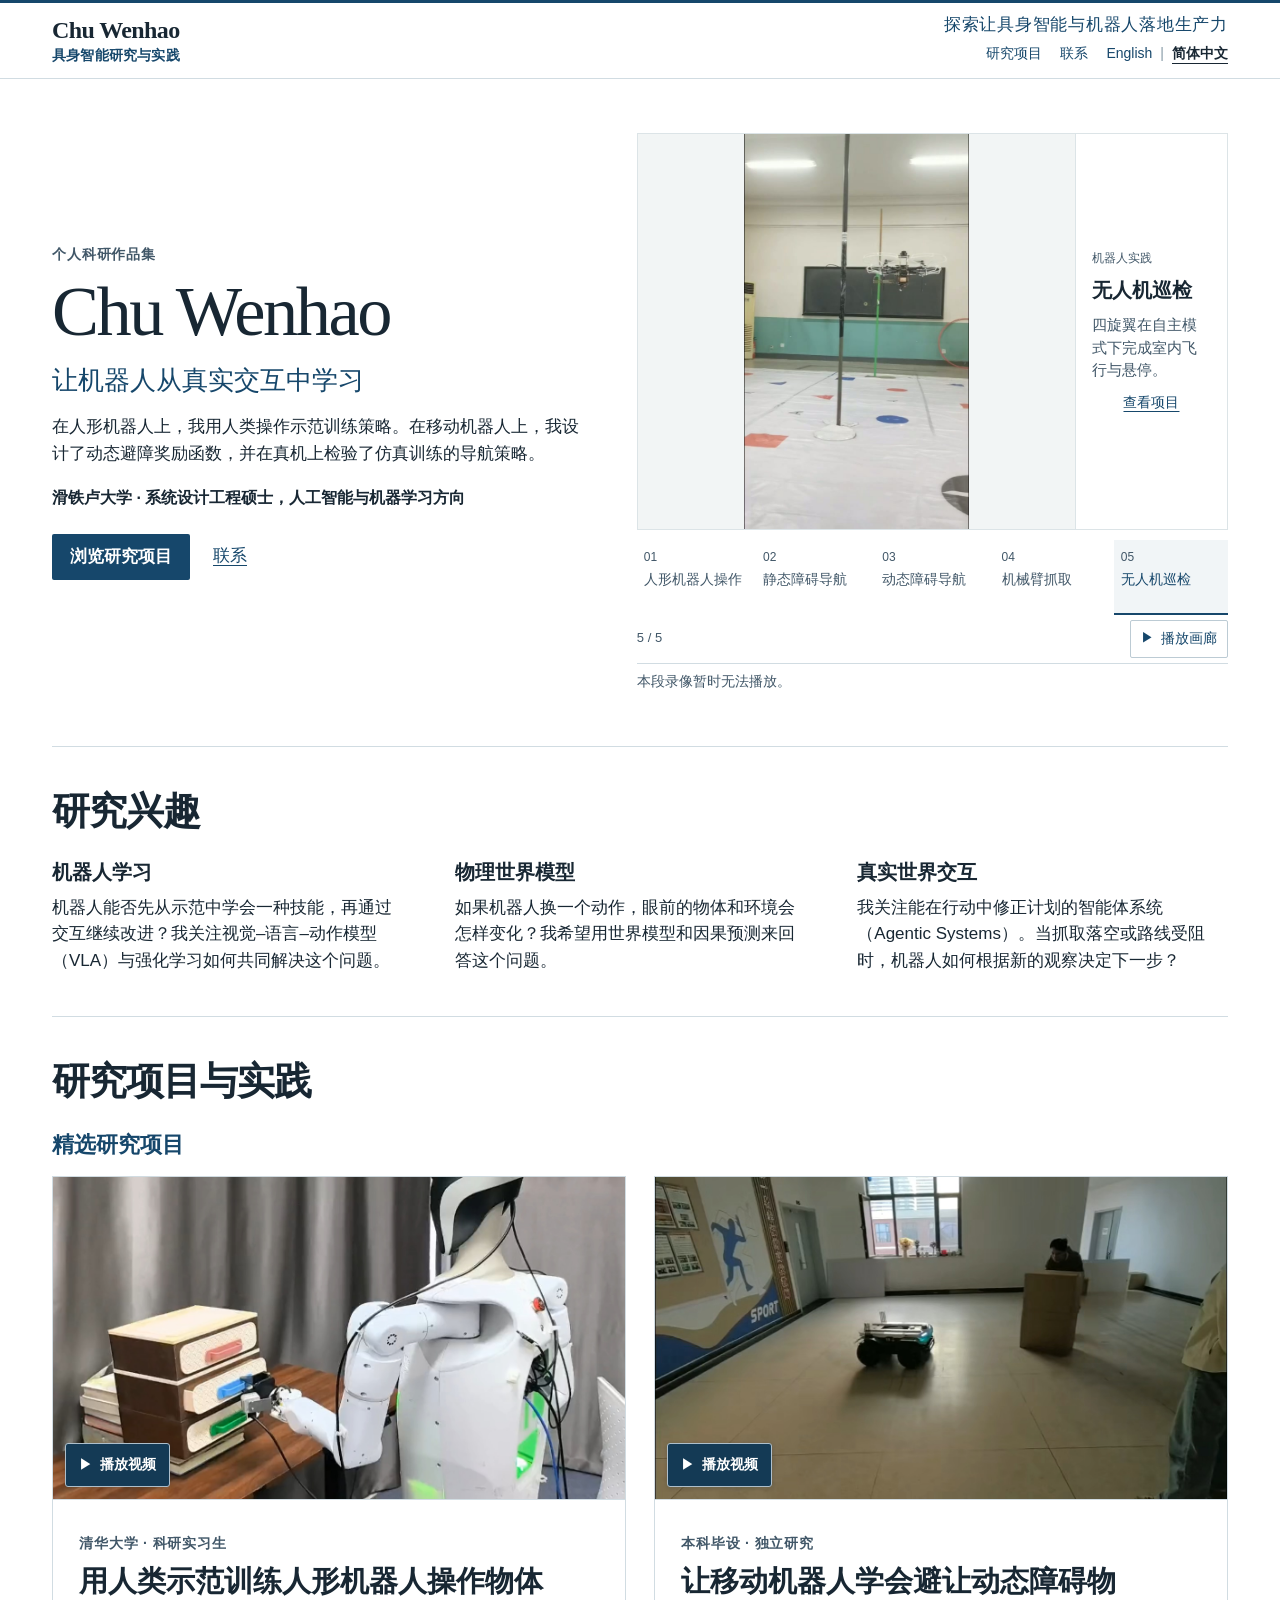
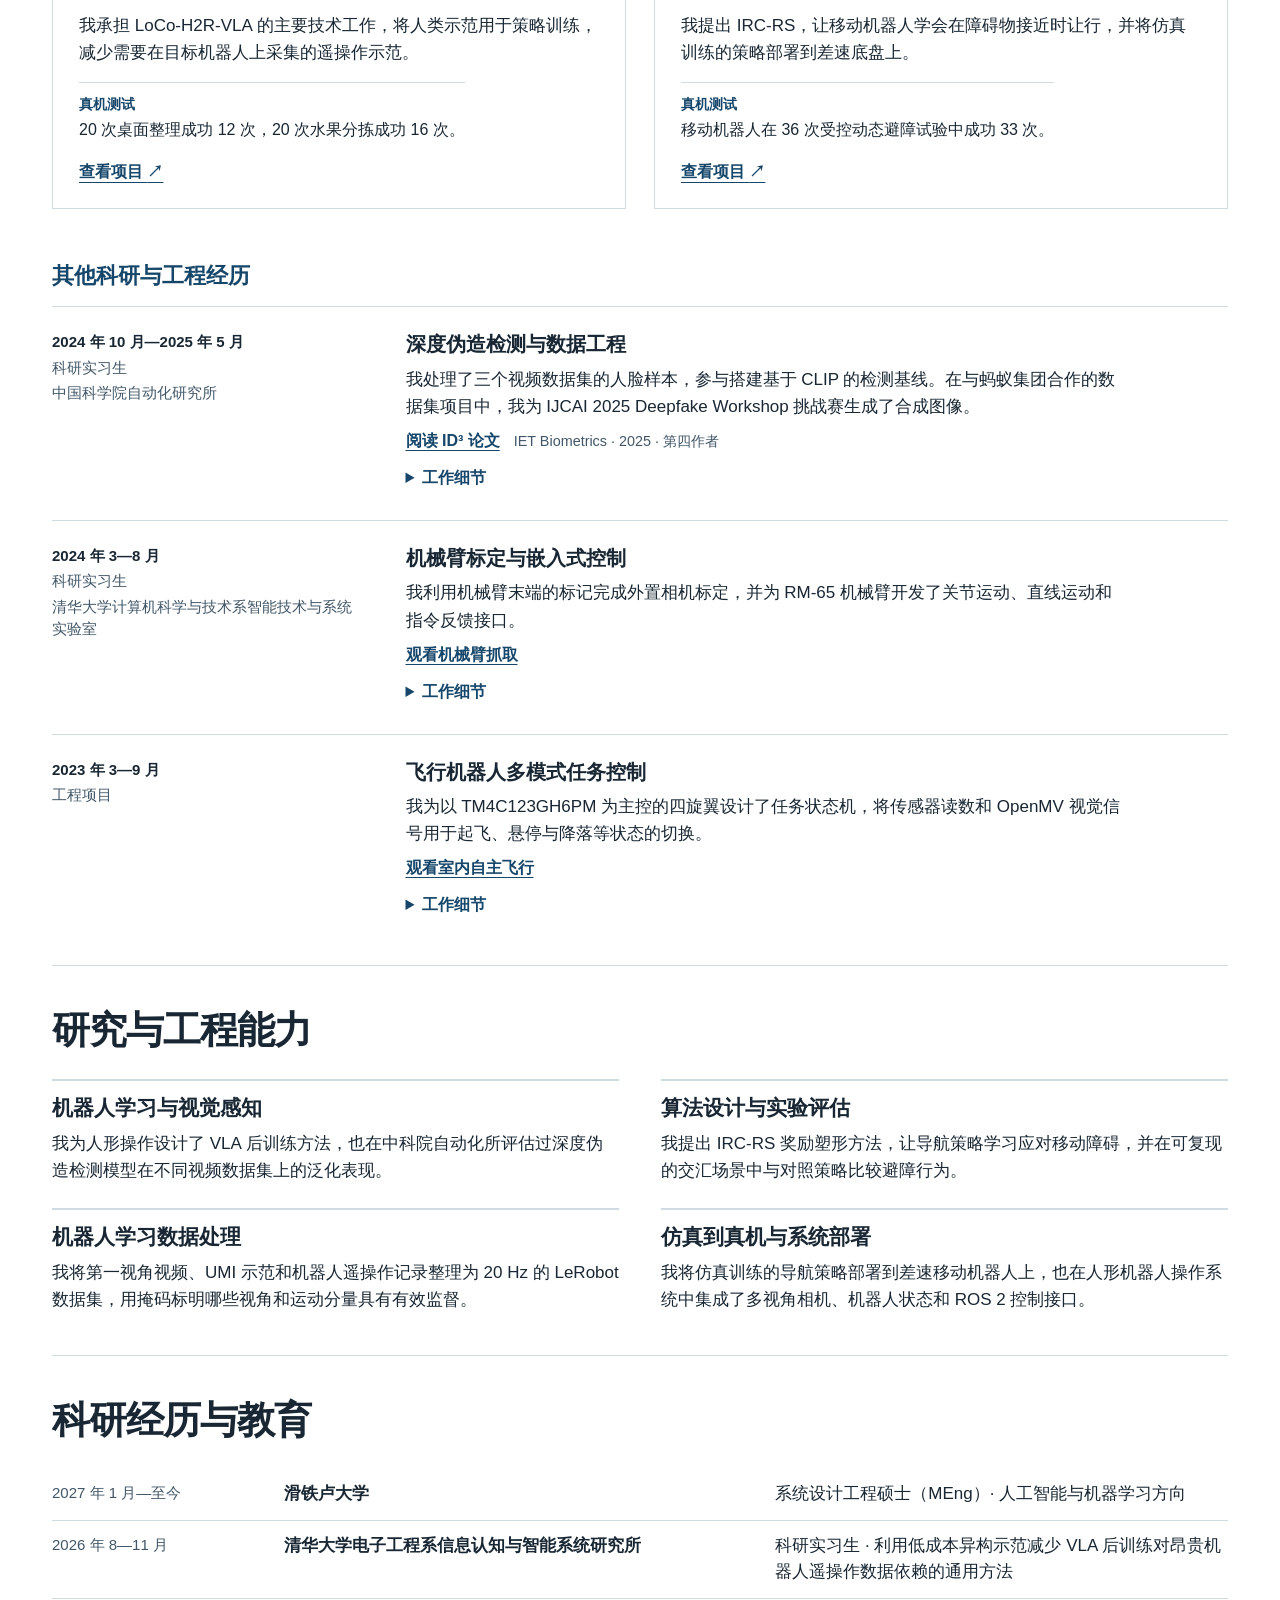
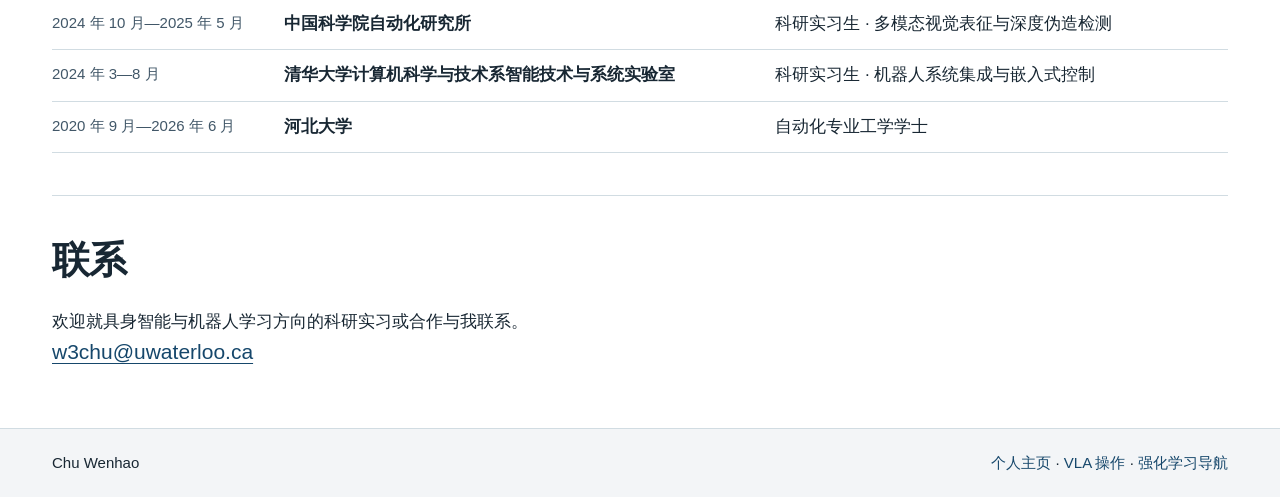
==== site/zh/index.html @ 899f5878 "Publish bilingual research portfolio with versioned video playback" ====
<!doctype html><html lang="zh-CN"><head><meta charset="utf-8"><meta name="viewport" content="width=device-width,initial-scale=1"><title>探索让具身智能与机器人落地生产力 | Chu Wenhao</title><link rel="alternate" hreflang="en" href="../index.html"><link rel="alternate" hreflang="zh-CN" href="index.html"><link rel="stylesheet" href="../assets/base.css"><link rel="stylesheet" href="../assets/portfolio.css"><link rel="stylesheet" href="../assets/gallery.css"><script defer src="../assets/gallery.js"></script><script defer src="../assets/portfolio.js"></script></head><body class="page-home"><a class="skip" href="#main">跳至正文</a><header class="masthead"><div class="wrap"><a class="brand" href="index.html"><span class="brand-name">Chu Wenhao</span><span class="brand-wordmark">具身智能研究与实践</span></a><div class="masthead-right"><p class="masthead-vision">探索让具身智能与机器人落地生产力</p><nav class="navrow" aria-label="主导航"><a class="navhome" href="index.html#projects">研究项目</a><a class="navcontact" href="index.html#contact">联系</a><span class="language"><a lang="en" data-lang="en" href="../index.html">English</a><span aria-hidden="true">|</span><a lang="zh-CN" data-lang="zh" aria-current="page" href="index.html">简体中文</a></span></nav></div></div></header><main class="wrap" id="main" tabindex="-1"><section class="hero" id="profile"><div><p class="kicker">个人科研作品集</p><h1>Chu Wenhao</h1><p class="identity">让机器人从真实交互中学习</p><p class="bio">在人形机器人上，我用人类操作示范训练策略。在移动机器人上，我设计了动态避障奖励函数，并在真机上检验了仿真训练的导航策略。</p><p class="status">滑铁卢大学 · 系统设计工程硕士，人工智能与机器学习方向</p><div class="actions"><a class="button" href="#projects">浏览研究项目</a><a href="#contact">联系</a></div></div><div class="research-gallery" data-gallery data-selected-scene="vla" data-orientation="landscape" aria-label="机器人实践"><span class="gallery-anchor" id="clip-vla" aria-hidden="true"></span><span class="gallery-anchor" id="clip-static_navigation" aria-hidden="true"></span><span class="gallery-anchor" id="clip-rl" aria-hidden="true"></span><span class="gallery-anchor" id="clip-grasp" aria-hidden="true"></span><span class="gallery-anchor" id="clip-drone" aria-hidden="true"></span><div class="gallery-stage" id="home-gallery-stage" tabindex="-1"><div class="gallery-screen"><video id="home-gallery-video" controls muted playsinline preload="none" poster="../assets/posters/DEMO-DESK.jpg" aria-label="人形机器人操作"><source src="../assets/gallery/manipulation.mp4" type="video/mp4"></video><img class="gallery-poster" src="../assets/posters/DEMO-DESK.jpg" alt="人形机器人整理桌面物品。" hidden></div><div class="gallery-detail"><p class="gallery-eyebrow">机器人实践</p><h3 class="gallery-title">人形机器人操作</h3><p class="gallery-scene">人形机器人整理桌面物品。</p><a class="gallery-project" href="projects/heterogeneous-vla/index.html">查看项目</a></div></div><div class="gallery-rail"><div class="scene-choices" aria-label="选择录像"><a class="scene-choice" id="home-gallery-choice-vla" data-key="vla" data-scene="vla" data-description="人形机器人整理桌面物品。" data-title="人形机器人操作" data-clip="../assets/gallery/manipulation.mp4" data-poster="../assets/posters/DEMO-DESK.jpg" data-orientation="landscape" data-href="projects/heterogeneous-vla/index.html" href="../assets/gallery/manipulation.mp4" data-active="true"><span class="scene-number" aria-hidden="true">01</span><span class="scene-label">人形机器人操作</span></a><a class="scene-choice" id="home-gallery-choice-static_navigation" data-key="static_navigation" data-scene="static_navigation" data-description="移动机器人绕过静态障碍物。" data-title="静态障碍导航" data-clip="../assets/gallery/static-navigation.mp4" data-poster="../assets/gallery/static-navigation.jpg" data-orientation="landscape" data-href="projects/rl-navigation/index.html" href="../assets/gallery/static-navigation.mp4"><span class="scene-number" aria-hidden="true">02</span><span class="scene-label">静态障碍导航</span></a><a class="scene-choice" id="home-gallery-choice-rl" data-key="rl" data-scene="rl" data-description="移动机器人应对移动障碍物。" data-title="动态障碍导航" data-clip="../assets/gallery/navigation.mp4" data-poster="../assets/navigation/robot-run.jpg" data-orientation="landscape" data-href="projects/rl-navigation/index.html" href="../assets/gallery/navigation.mp4"><span class="scene-number" aria-hidden="true">03</span><span class="scene-label">动态障碍导航</span></a><a class="scene-choice" id="home-gallery-choice-grasp" data-key="grasp" data-scene="grasp" data-description="机器人夹爪夹持并移动物体。" data-title="机械臂抓取" data-clip="../assets/gallery/grasp.mp4" data-poster="../assets/gallery/grasp.jpg" data-orientation="portrait" data-href="#work-arm" href="../assets/gallery/grasp.mp4"><span class="scene-number" aria-hidden="true">04</span><span class="scene-label">机械臂抓取</span></a><a class="scene-choice" id="home-gallery-choice-drone" data-key="drone" data-scene="drone" data-description="四旋翼在自主模式下完成室内飞行与悬停。" data-title="无人机巡检" data-clip="../assets/gallery/drone.mp4" data-poster="../assets/gallery/drone.jpg" data-orientation="portrait" data-href="#work-flight" href="../assets/gallery/drone.mp4"><span class="scene-number" aria-hidden="true">05</span><span class="scene-label">无人机巡检</span></a></div><div class="gallery-playback"><span class="gallery-position" aria-live="off"><span data-gallery-index>1</span> / 5</span><button class="scene-toggle" type="button" hidden data-play="播放画廊" data-pause="暂停画廊" data-play-clip="播放片段" data-pause-clip="暂停片段"><span class="scene-toggle-icon" aria-hidden="true">▶</span><span class="scene-toggle-label">播放画廊</span></button></div></div><p class="gallery-status" role="status" aria-live="polite" data-unavailable="本段录像暂时无法播放。"></p><noscript><p class="gallery-nojs">点击录像标题可单独打开该段视频。</p></noscript></div></section><section id="interests" class="home-section"><h2>研究兴趣</h2><div class="interests"><article><h3>机器人学习</h3><p>机器人能否先从示范中学会一种技能，再通过交互继续改进？我关注视觉–语言–动作模型（VLA）与强化学习如何共同解决这个问题。</p></article><article><h3>物理世界模型</h3><p>如果机器人换一个动作，眼前的物体和环境会怎样变化？我希望用世界模型和因果预测来回答这个问题。</p></article><article><h3>真实世界交互</h3><p>我关注能在行动中修正计划的智能体系统（Agentic Systems）。当抓取落空或路线受阻时，机器人如何根据新的观察决定下一步？</p></article></div></section><section id="projects" class="home-section"><h2>研究项目与实践</h2><h3 class="project-group-heading">精选研究项目</h3><div class="projects"><article class="project-card"><figure class="recording" data-media="DEMO-DESK" data-source="../assets/videos/DEMO-DESK.mp4"><noscript><a href="../assets/videos/DEMO-DESK.mp4">播放视频</a></noscript><div class="frame"><img class="photo" src="../assets/posters/DEMO-DESK.jpg" width="1600" height="710" alt="人形机器人在桌面整理任务中操作书本" loading="lazy"><button type="button" hidden aria-label="播放视频 · 人形机器人整理桌面"><span aria-hidden="true">▶</span>播放视频</button></div></figure><div class="project-body"><p class="kicker">清华大学 · 科研实习生</p><h4 class="project-card-title">用人类示范训练人形机器人操作物体</h4><p>我承担 LoCo-H2R-VLA 的主要技术工作，将人类示范用于策略训练，减少需要在目标机器人上采集的遥操作示范。</p><p class="card-finding"><strong>真机测试</strong>20 次桌面整理成功 12 次，20 次水果分拣成功 16 次。</p><a class="project-link" href="projects/heterogeneous-vla/index.html">查看项目 <span aria-hidden="true">↗</span></a></div></article><article class="project-card"><figure class="recording" data-media="RL-REAL" data-source="../assets/videos/RL-REAL.mp4"><noscript><a href="../assets/videos/RL-REAL.mp4">播放视频</a></noscript><div class="frame"><img class="photo" src="../assets/navigation/robot-run.jpg" alt="移动机器人在行进中避让动态障碍物" loading="lazy"><button type="button" hidden aria-label="播放视频 · 移动机器人在行进中避让动态障碍物"><span aria-hidden="true">▶</span>播放视频</button></div></figure><div class="project-body"><p class="kicker">本科毕设 · 独立研究</p><h4 class="project-card-title">让移动机器人学会避让动态障碍物</h4><p>我提出 IRC-RS，让移动机器人学会在障碍物接近时让行，并将仿真训练的策略部署到差速底盘上。</p><p class="card-finding"><strong>真机测试</strong>移动机器人在 36 次受控动态避障试验中成功 33 次。</p><a class="project-link" href="projects/rl-navigation/index.html">查看项目 <span aria-hidden="true">↗</span></a></div></article></div><section id="additional-work" aria-labelledby="additional-work-title"><h3 class="project-group-heading" id="additional-work-title">其他科研与工程经历</h3><article class="work-entry" data-work-entry id="work-deepfake" aria-labelledby="work-deepfake-title"><div class="work-meta"><p class="work-date">2024 年 10 月—2025 年 5 月</p><p>科研实习生</p><p>中国科学院自动化研究所</p></div><div class="work-body"><h4 id="work-deepfake-title">深度伪造检测与数据工程</h4><p>我处理了三个视频数据集的人脸样本，参与搭建基于 CLIP 的检测基线。在与蚂蚁集团合作的数据集项目中，我为 IJCAI 2025 Deepfake Workshop 挑战赛生成了合成图像。</p><div class="work-action"><a href="https://doi.org/10.1049/bme2/3764746">阅读 ID³ 论文</a><span class="work-citation">IET Biometrics · 2025 · 第四作者</span></div><details id="work-deepfake-details"><summary aria-label="工作细节 · 深度伪造检测与数据工程">工作细节</summary><div class="work-notes"><dl><div><dt>检测实验</dt><dd>我对齐 Celeb-DF、DFDC 和 DeeperForensics 中的人脸，保留每个样本与原视频的对应关系，并在 Celeb-DF 上比较不同视觉骨干网络的检测表现。</dd></div><div><dt>与蚂蚁集团合作构建数据集</dt><dd>我部署了 RDDM 和 StyleGAN-XL，编写多 GPU 批量推理脚本，为挑战赛生成图像，并按统一规则整理样本。</dd></div></dl><a href="https://deepfake-workshop-ijcai2025.github.io/main/organizers.html">查看工作坊致谢</a></div></details></div></article><article class="work-entry" data-work-entry id="work-arm" aria-labelledby="work-arm-title"><div class="work-meta"><p class="work-date">2024 年 3—8 月</p><p>科研实习生</p><p>清华大学计算机科学与技术系智能技术与系统实验室</p></div><div class="work-body"><h4 id="work-arm-title">机械臂标定与嵌入式控制</h4><p>我利用机械臂末端的标记完成外置相机标定，并为 RM-65 机械臂开发了关节运动、直线运动和指令反馈接口。</p><div class="work-action"><a data-gallery-target="grasp" href="../assets/gallery/grasp.mp4">观看机械臂抓取</a></div><details id="work-arm-details"><summary aria-label="工作细节 · 机械臂标定与嵌入式控制">工作细节</summary><div class="work-notes"><dl><div><dt>视觉标定与运动接口</dt><dd>我将 RealSense D435i 拍到的 ArUco 标记与对应的末端位姿配对，完成眼在手外标定，并在树莓派上封装 MoveJ、MoveL 指令，解析控制器反馈。</dd></div><div><dt>嵌入式夹爪控制</dt><dd>在运行 ReWorks 的龙芯 2K1000 平台上，我用 C 实现串口通信和 GPIO 控制，通过串口向夹爪发送动作指令。</dd></div></dl></div></details></div></article><article class="work-entry" data-work-entry id="work-flight" aria-labelledby="work-flight-title"><div class="work-meta"><p class="work-date">2023 年 3—9 月</p><p>工程项目</p></div><div class="work-body"><h4 id="work-flight-title">飞行机器人多模式任务控制</h4><p>我为以 TM4C123GH6PM 为主控的四旋翼设计了任务状态机，将传感器读数和 OpenMV 视觉信号用于起飞、悬停与降落等状态的切换。</p><div class="work-action"><a data-gallery-target="drone" href="../assets/gallery/drone.mp4">观看室内自主飞行</a></div><details id="work-flight-details"><summary aria-label="工作细节 · 飞行机器人多模式任务控制">工作细节</summary><div class="work-notes"><dl><div><dt>飞行姿态控制</dt><dd>我用互补滤波估计四旋翼姿态，再通过 PID 反馈稳定飞行。</dd></div><div><dt>任务与模式切换</dt><dd>我编写了飞行任务的状态切换逻辑，并实现手动与自主模式切换。实拍记录了四旋翼在自主模式下的室内飞行与悬停。</dd></div></dl></div></details></div></article></section></section><section id="capabilities" class="home-section"><h2>研究与工程能力</h2><div class="cap-grid"><article><h3>机器人学习与视觉感知</h3><p>我为人形操作设计了 VLA 后训练方法，也在中科院自动化所评估过深度伪造检测模型在不同视频数据集上的泛化表现。</p></article><article><h3>算法设计与实验评估</h3><p>我提出 IRC-RS 奖励塑形方法，让导航策略学习应对移动障碍，并在可复现的交汇场景中与对照策略比较避障行为。</p></article><article><h3>机器人学习数据处理</h3><p>我将第一视角视频、UMI 示范和机器人遥操作记录整理为 20 Hz 的 LeRobot 数据集，用掩码标明哪些视角和运动分量具有有效监督。</p></article><article><h3>仿真到真机与系统部署</h3><p>我将仿真训练的导航策略部署到差速移动机器人上，也在人形机器人操作系统中集成了多视角相机、机器人状态和 ROS 2 控制接口。</p></article></div></section><section id="experience" class="home-section"><h2>科研经历与教育</h2><ul class="timeline"><li><span class="date">2027 年 1 月—至今</span><span class="org">滑铁卢大学</span><span>系统设计工程硕士（MEng）· 人工智能与机器学习方向</span></li><li><span class="date">2026 年 8—11 月</span><span class="org">清华大学电子工程系信息认知与智能系统研究所</span><span>科研实习生 · 利用低成本异构示范减少 VLA 后训练对昂贵机器人遥操作数据依赖的通用方法</span></li><li><span class="date">2024 年 10 月—2025 年 5 月</span><span class="org">中国科学院自动化研究所</span><span>科研实习生 · 多模态视觉表征与深度伪造检测</span></li><li><span class="date">2024 年 3—8 月</span><span class="org">清华大学计算机科学与技术系智能技术与系统实验室</span><span>科研实习生 · 机器人系统集成与嵌入式控制</span></li><li><span class="date">2020 年 9 月—2026 年 6 月</span><span class="org">河北大学</span><span>自动化专业工学学士</span></li></ul></section><section id="contact" class="home-section"><h2>联系</h2><div class="contact-grid"><div><p>欢迎就具身智能与机器人学习方向的科研实习或合作与我联系。</p><a class="email" href="mailto:w3chu@uwaterloo.ca">w3chu@uwaterloo.ca</a> </div></div></section></main><footer><div class="wrap"><span>Chu Wenhao</span><nav aria-label="页脚导航"><a href="index.html">个人主页</a> · <a href="projects/heterogeneous-vla/index.html">VLA 操作</a> · <a href="projects/rl-navigation/index.html">强化学习导航</a></nav></div></footer></body></html>
---- site/assets/base.css ----
:root{--ink:#192a39;--navy:#143d61;--muted:#465d71;--line:#cbd6dc;--pale:#f1f5f7;--page:1192px;color-scheme:light}
*{box-sizing:border-box}
body{margin:0;color:var(--ink);background:#fff;font:17px/1.56 "Segoe UI","Microsoft YaHei",Arial,sans-serif}
h1,h2,h3,p,ol,ul,figure,dl,dd{margin:0}
a{color:var(--navy);text-underline-offset:4px;text-decoration-thickness:1px}
a:hover{text-decoration:underline}
a:focus-visible,summary:focus-visible{outline:3px solid #31699b;outline-offset:4px}
.wrap{width:min(calc(100% - 88px),var(--page));margin:auto}
header{border-bottom:1px solid var(--line)}
header .wrap,.brand,.language,.navrow,footer .wrap{display:flex;align-items:center}
header .wrap{justify-content:space-between;gap:1rem;padding:18px 0}
.brand{gap:11px;text-decoration:none;font-weight:650}
.monogram{display:grid;place-items:center;width:42px;height:42px;background:var(--navy);color:white;font:21px Georgia,serif}
.navrow{gap:28px;font-size:15px}.language{gap:6px}.language a[aria-current]{font-weight:750}
header a,footer a,.side a{text-decoration:none}
h1,h2,.project-card .project-card-title,.facts .big{font-family:Georgia,"Microsoft YaHei",serif;font-weight:500}
:lang(zh-CN) h1,:lang(zh-CN) h2,:lang(zh-CN) .project-card .project-card-title{font-weight:650}
h1{font-size:clamp(48px,5.5vw,85px);line-height:1.02;letter-spacing:-.045em}
:lang(zh-CN) h1{letter-spacing:-.02em}h2{font-size:clamp(29px,3vw,43px);line-height:1.17;letter-spacing:-.025em}
h3{font-size:21px;line-height:1.28}
.kicker{color:var(--muted);font-size:14px;line-height:1.35;font-weight:650;letter-spacing:.06em}
.hero{display:grid;grid-template-columns:minmax(0,.98fr) minmax(0,1.02fr);gap:clamp(28px,5vw,78px);align-items:center;padding:60px 0}
.hero h1{margin:10px 0 14px}.hero .identity{font-size:24px;line-height:1.3;color:var(--navy);margin-bottom:16px}.hero .bio{max-width:58ch}.status{margin-top:18px;font-weight:600;font-size:16px}
.actions{display:flex;flex-wrap:wrap;align-items:center;gap:14px 23px;margin-top:24px}.button{display:inline-block;background:var(--navy);color:#fff;font-weight:600;text-decoration:none;padding:10px 18px;border-radius:2px}
figure img{display:block;width:100%;height:auto;object-fit:contain}figcaption,.caption{color:var(--muted);font-size:14px;margin-top:7px;line-height:1.45}
.hero figure{border-bottom:1px solid var(--line);padding-bottom:8px}.hero img{background:var(--pale)}
.home-section,.article-section{border-top:1px solid var(--line);padding:42px 0}.home-section>h2{margin-bottom:22px}
.interests,.cap-grid,.projects,.facts,.demo-grid,.stage-list,.contact-grid{display:grid;gap:24px;grid-template-columns:repeat(2,minmax(0,1fr))}
.interests,.stage-list{grid-template-columns:repeat(3,minmax(0,1fr))}
.interests p,.cap-grid p,.project-card p{margin-top:9px}.interests article{padding-right:17px}
.project-card{display:flex;flex-direction:column;border:1px solid var(--line);border-top:3px solid var(--navy);min-width:0}
.project-card .photo,.project-card .reserve{width:100%;aspect-ratio:16/8;background:var(--pale);object-fit:contain}
.project-body{display:flex;flex-direction:column;align-items:flex-start;flex:1;padding:24px}.project-card .project-card-title{font-size:clamp(24px,2.3vw,35px);margin:7px 0;line-height:1.15}
.project-card .project-link{padding-top:17px;margin-top:auto;font-size:16px;font-weight:650}.numbers{color:var(--navy);font-weight:600}
.reserve{display:flex;flex-direction:column;justify-content:center;align-items:center;text-align:center;padding:18px;color:#3d566c;background:var(--pale)}
.reserve .placeholder{font:25px/1.25 Georgia,"Microsoft YaHei",serif}.reserve small{font-size:14px;margin-top:8px}.reserve .marker{display:block;width:38px;height:3px;background:#7890a3;margin:0 auto 15px}
.cap-grid{column-gap:42px}.cap-grid article{border-left:2px solid var(--line);padding-left:16px}.cap-grid a{display:inline-block;margin-top:7px;font-size:15px}
.timeline{list-style:none;padding:0}.timeline li{display:grid;grid-template-columns:160px 1.2fr 1fr;gap:16px;padding:12px 0;border-bottom:1px solid var(--line)}.timeline .date{color:var(--muted);font-size:15px}.timeline .org{font-weight:600}
.contact-grid{align-items:start}.email{font-size:21px}.cv-slot{display:inline-block;color:#425768;border-bottom:1px dashed #8c9cab;font-size:15px}
footer{background:#f3f5f7;border-top:1px solid var(--line);font-size:15px}footer .wrap{justify-content:space-between;gap:14px;flex-wrap:wrap;padding-block:22px}
.project-title{padding:26px 0 33px}.project-title .kicker{margin:28px 0 11px}.project-title h1{font-size:clamp(35px,4.1vw,63px);line-height:1.08;max-width:32ch}.crumb{font-size:15px}.project-title .meta{color:var(--muted);margin-top:13px}
.project-layout{display:grid;grid-template-columns:200px minmax(0,1fr);gap:52px;padding-bottom:18px}
.side nav{border-top:2px solid var(--navy);padding-top:14px;position:sticky;top:12px}.side a{display:block;font-size:15px;border-left:1px solid var(--line);padding:5px 0 5px 10px}.side a:hover{border-left-color:var(--navy)}.side p{font-size:14px;font-weight:650;margin-bottom:8px}
.article-section{padding:29px 0 34px}.article-section h2{font-size:32px;margin-bottom:15px}
.article-section>p{max-width:78ch}.article-section>p+p{margin-top:12px}.article-section>figure,.article-section>.reserve,.article-section>.stage-list,.article-section>.gallery,.article-section>.demo-grid,.article-section>.table-area{margin-top:20px}
.overview-image img{max-height:345px;background:var(--pale)}.article-section>.reserve{min-height:175px;border:1px dashed #a1b0bd}
.stage-list{list-style:none;padding:0;gap:22px}.stage-list li{position:relative;border-top:2px solid var(--navy);padding-top:12px}.stage-list li+li:before{content:"→";position:absolute;left:-20px;top:6px;color:#617a8c}.stage-list small{color:var(--muted)}.stage-list h3{font-size:18px;margin:5px 0}
.demo-grid img{aspect-ratio:16/9;object-fit:contain;background:var(--pale)}.demo-grid strong{display:block;color:var(--ink);font-size:18px}
.gallery-row{margin-top:18px}.gallery-row h3{font-size:18px;margin-bottom:8px}
.sources{display:grid;grid-template-columns:repeat(3,minmax(0,1fr));gap:12px}.sources img{width:100%;aspect-ratio:16/9;background:var(--pale)}
.gallery figcaption{text-align:center}.table-area{width:100%}table{width:100%;border-collapse:collapse;line-height:1.35;font-size:16px}th,td{padding:12px 9px;border-bottom:1px solid var(--line);text-align:left}thead{background:var(--pale)}tbody th{font-weight:550}tbody tr:first-child{color:var(--navy);font-weight:650}td span{white-space:nowrap;display:inline-block}.table-area p{margin-top:8px}
.bench{border-block:1px solid var(--line);padding:10px 0;margin-top:18px}.bench strong{font-size:22px;color:var(--navy)}
.skip{position:fixed;top:-110px;left:12px;background:white;padding:8px}.skip:focus{top:8px;z-index:2}
@media(max-width:880px){.wrap{width:calc(100% - 48px)}.hero{gap:26px}.project-layout{grid-template-columns:150px minmax(0,1fr);gap:24px}.stage-list{grid-template-columns:1fr}.stage-list li+li:before{content:none}}
@media(max-width:680px){body{font-size:16px}.wrap{width:calc(100% - 36px)}header .wrap{padding:14px 0}.brand{gap:8px;font-size:16px}.navrow{gap:12px}.navrow>.navhome,.navrow>.navcontact{display:none}.monogram{width:33px;height:33px;font-size:17px}
.hero{grid-template-columns:1fr;gap:23px;padding:31px 0 29px}.hero h1{font-size:49px}.hero .identity{font-size:22px}.home-section{padding:27px 0}.projects,.cap-grid,.interests,.contact-grid,.project-layout,.demo-grid{grid-template-columns:1fr}.interests,.cap-grid{gap:19px}.project-body{padding:18px}.project-card .project-card-title{font-size:27px}.projects{gap:20px}
.timeline li{grid-template-columns:1fr;gap:2px}.project-layout{gap:20px}.side nav{position:static}.side .toc{columns:2;column-gap:13px}.side a{break-inside:avoid;font-size:14px}.project-title h1{font-size:36px}.project-title{padding-top:17px}.project-title .kicker{margin-top:17px}.article-section{padding:24px 0}.article-section h2{font-size:27px}.sources{gap:6px}.stage-list{gap:12px}.gallery figcaption{font-size:14px}
th,td{padding:9px 3px;font-size:14px}table{table-layout:fixed;overflow-wrap:break-word}table th:first-child{width:28%}thead th:nth-child(2),thead th:nth-child(3){width:13%}.table-area .caption{font-size:14px}.contact-grid{gap:14px}}
---- site/assets/portfolio.css ----
:root {
  --ink: #182733;
  --muted: #415768;
  --navy: #16476b;
  --line: #d1dce2;
  --pale: #eff4f5;
  --page: 1176px;
}
header { position:sticky; top:0; z-index:5; background:#fff; border-top:3px solid var(--navy); }
header .wrap { padding-block:12px; }
header nav a { padding-block:5px; }
.brand { min-width:0; gap:0; text-decoration:none; }
.brand .monogram { display:none; }
.brand .brand-wordmark { display:block; color:var(--navy); font:600 21px/1.2 Georgia,"Times New Roman",serif; letter-spacing:-.015em; text-wrap:balance; }
:lang(zh-CN) .brand .brand-wordmark { font-family:"Microsoft YaHei","PingFang SC",sans-serif; font-size:19px; font-weight:650; letter-spacing:.12em; line-height:1.35; }
.language { font-size:14px; gap:8px; }
.language [aria-current] { color:var(--ink); text-decoration:underline; text-underline-offset:5px; }
.language span { color:#8599a6; }
section[id],#cv { scroll-margin-top:88px; }
.hero { min-height:455px; gap:50px; grid-template-columns:minmax(0,.95fr) minmax(0,1.05fr); padding-block:54px; }
.hero > div,.hero > figure,.project-layout > *, .projects > *, .sources > *, .demo-grid > * { min-width:0; }
.hero h1 { font-size:clamp(48px,5.5vw,80px); line-height:1.06; font-weight:500; letter-spacing:-.035em; overflow-wrap:anywhere; text-wrap:balance; }
.hero .identity { color:var(--navy); font-size:clamp(21px,2vw,26px); line-height:1.4; font-weight:500; max-width:30ch; overflow-wrap:anywhere; text-wrap:balance; }
.hero .bio,.hero .status { overflow-wrap:anywhere; text-wrap:pretty; }
.hero .status { max-width:56ch; line-height:1.5; text-wrap:balance; }
.hero .kicker,.project-title .kicker,.project-body .kicker { font-size:14px; font-weight:600; }
.hero figure { margin:0; padding:0; border:0; }
.hero figcaption,.overview-image figcaption { padding:8px 0; border-bottom:1px solid var(--line); }
.hero img { width:100%; height:auto; background:white; }
.actions .button { background:var(--navy); color:#fff; }
.actions > a { display:inline-flex; align-items:center; min-height:44px; }
a.button:hover { background:#0f3350; }
.home-section > h2 { margin-bottom:26px; }
.interests { gap:32px; } .interests h3 { font-size:20px; }
.projects { gap:28px; }
.project-group-heading {
  margin:0 0 16px;
  color:var(--navy);
  font-size:clamp(1.13rem,1.8vw,1.4rem);
  line-height:1.32;
}
#additional-work { margin-top:clamp(32px,4vw,52px); }
.work-entry {
  display:grid;
  grid-template-columns:minmax(170px,.68fr) minmax(0,1.85fr);
  gap:clamp(24px,4vw,64px);
  padding:24px 0;
  border-top:1px solid var(--line);
}
.work-entry:last-child { padding-bottom:0; }
.work-entry, .work-entry details { scroll-margin-top:88px; }
.work-meta { color:var(--muted); font-size:.9375rem; line-height:1.5; }
.work-meta p + p { margin-top:3px; }
.work-date { color:var(--ink); font-weight:600; }
.work-body { min-width:0; max-width:76ch; }
.work-body h4 { margin:0 0 7px; font-size:1.27rem; line-height:1.35; }
.work-body > p, .work-notes { line-height:1.6; }
.work-action { display:flex; flex-wrap:wrap; align-items:baseline; gap:2px 14px; margin-top:9px; }
.work-action a, .work-notes a, .work-body summary { font-size:1rem; font-weight:600; }
.work-citation { color:var(--muted); font-size:.9rem; }
.work-body details { margin-top:7px; }
.work-body summary {
  width:fit-content;
  max-width:100%;
  padding:5px 0;
  color:var(--navy);
  cursor:pointer;
}
.work-body summary:hover { text-decoration:underline; text-underline-offset:4px; }
.work-notes { margin:6px 0; padding-left:18px; border-left:2px solid var(--line); }
.work-notes dl > div + div { margin-top:12px; }
.work-notes dt { font-weight:600; }
.work-notes a { display:inline-block; margin-top:8px; }
@media (max-width:680px) {
  .work-entry { grid-template-columns:1fr; gap:10px; padding-block:21px; }
  .work-entry, .work-entry details { scroll-margin-top:108px; }
  .work-meta { display:flex; flex-wrap:wrap; align-items:baseline; gap:2px 12px; }
  .work-meta p + p { margin:0; }
  .work-meta p:nth-child(3) { flex-basis:100%; }
  .work-body h4 { font-size:1.1875rem; }
  .work-body summary { padding-block:10px; }
}
.project-card { border:1px solid var(--line); background:#fff; }
.project-card img.photo { display:block; height:auto; width:100%; aspect-ratio:16/9; object-fit:cover; background:#edf2f5; }
.project-card .recording .frame > img[src$="/navigation/lead.jpg"] { object-position:50% 32%; }
.project-card > .recording { width:100%; flex:none; margin:0; }
.project-body { padding:24px 26px; border-top:1px solid var(--line); }
.project-body > * { max-width:100%; }
.project-card .project-card-title { margin-top:10px; margin-bottom:5px; line-height:1.2; overflow-wrap:anywhere; text-wrap:balance; }
.project-card .kicker { line-height:1.5; overflow-wrap:anywhere; text-wrap:pretty; }
.project-card .numbers { padding-block:12px; font-size:15px; }
.project-link { color:var(--navy); text-underline-offset:5px; }
.cap-grid article { border:0; border-top:2px solid var(--line); padding:14px 0 0; }
.contact-grid { grid-template-columns:1.5fr 1fr; }
#cv { justify-self:end; }
.project-title { padding:28px 0 40px; }
.project-title h1 { max-width:31ch; line-height:1.12; letter-spacing:-.025em; overflow-wrap:anywhere; text-wrap:balance; }
.project-title .meta { line-height:1.5; overflow-wrap:anywhere; text-wrap:pretty; }
.method-identity { display:flex; flex-direction:column; gap:5px; max-width:68ch; margin-top:20px; padding-left:13px; border-left:2px solid var(--navy); }
.method-identity strong { color:var(--navy); font-size:19px; font-weight:650; line-height:1.3; letter-spacing:.015em; overflow-wrap:anywhere; }
.method-identity span { color:var(--ink); font-size:16px; line-height:1.5; overflow-wrap:anywhere; text-wrap:balance; }
.project-layout { grid-template-columns:193px minmax(0,1fr); gap:45px; }
.project-layout .side nav { top:88px; }
.article-section { padding-block:30px 36px; }
.article-section h2 { margin-bottom:18px; }
.overview-image { max-width:790px; }
.overview-image > img { display:block; width:100%; height:auto; max-height:none; aspect-ratio:auto; object-fit:contain; background:transparent; }
.overview-image.platform { width:min(100%,554px); max-width:554px; }
.overview-image.platform > img { width:100%; height:auto; max-height:none; margin:0; }
.recording { min-width:0; }
.recording .frame,.player { position:relative; width:100%; aspect-ratio:16/9; background:var(--pale); overflow:hidden; isolation:isolate; }
.recording .frame > img,.recording .frame > video,.player > img,.player > video { position:absolute; inset:0; display:block; width:100%; height:100%; max-width:none; max-height:none; aspect-ratio:auto; object-fit:contain; }
.recording .frame > img,.player > img { background:var(--pale); object-fit:cover; object-position:50% 50%; }
.recording[data-media$="-EGO"] .frame > img { object-position:50% 100%; }
.recording[data-media="DATA-DESK-ROBOT"] .frame > img { object-position:50% 100%; }
.recording[data-media="DATA-FRUIT-ROBOT"] .frame > img,.recording[data-media="DATA-PLUG-ROBOT"] .frame > img { object-position:50% 70%; }
.recording[data-media="DEMO-DESK"] .frame > img { object-position:48% 50%; }
.recording .frame > video,.player > video { object-fit:contain; object-position:50% 50%; }
.recording .frame > img[src*=".svg" i],.player > img[src*=".svg" i],.article-section img[src*=".svg" i],.project-card img[src*=".svg" i] { object-fit:contain; object-position:50% 50%; }
.article-section svg { display:block; max-width:100%; height:auto; overflow:visible; }
video.player { display:block; height:auto; object-fit:contain; }
.recording video { background:#14212a; }
.recording .frame button { position:absolute; z-index:1; left:12px; bottom:12px; display:inline-flex; align-items:center; justify-content:center; gap:8px; min-width:44px; min-height:44px; max-width:calc(100% - 24px); padding:9px 13px; color:#fff; border:1px solid #aebfcb; background:#143a55; border-radius:3px; font:600 14px/1.35 "Segoe UI","Microsoft YaHei",sans-serif; text-align:left; white-space:normal; cursor:pointer; box-shadow:0 1px 4px #10233130; }
.recording .frame button span { flex:none; font-size:13px; line-height:1; }
.recording .frame button:hover { background:#0f2f46; }
.recording .frame button[hidden] { display:none; }
.recording .frame button:focus-visible { outline:3px solid #6eafe2; outline-offset:2px; }
.recording figcaption { color:var(--ink); font-size:15px; line-height:1.5; overflow-wrap:anywhere; }
.sources .frame button { left:8px; bottom:8px; max-width:calc(100% - 16px); padding:8px 11px; font-size:13px; }
.article-section > .recording { max-width:790px; margin-top:17px; }
.demo-grid,.media-pair { align-items:start; }
.media-pair { display:grid; grid-template-columns:repeat(2,minmax(0,1fr)); gap:24px; }
.result-pair { display:grid; grid-template-columns:1fr 1fr; gap:16px; margin-top:21px; }
.result-pair > div { border-block:1px solid var(--line); padding:13px 4px; }
.result-pair dt { font-weight:600; }
.result-pair dd { font:500 39px/1.18 Georgia,serif; color:var(--navy); margin:3px 0 5px; }
.result-pair p { font-size:14px; color:var(--muted); }
footer { margin-top:18px; }
.timeline .date { font-variant-numeric:tabular-nums; }
@media (min-width:881px) {
  .timeline li { grid-template-columns:13.5rem minmax(0,1.05fr) minmax(0,1fr); }
}
@media (min-width:681px) and (max-width:880px) {
  .timeline li { grid-template-columns:13.5rem minmax(0,1fr); row-gap:4px; }
  .timeline .date { grid-row:span 2; }
}
.skip:not(:focus) { width:1px; height:1px; overflow:hidden; white-space:nowrap; clip-path:inset(50%); }
.skip:focus { z-index:10; clip-path:none; }
:lang(zh-CN) .hero .identity,:lang(zh-CN) .project-card .project-card-title,:lang(zh-CN) .project-title h1 { word-break:normal; line-break:strict; }
@media(max-width:880px){
  .project-layout { grid-template-columns:148px minmax(0,1fr); gap:24px; }
}
@media(max-width:680px){
  .brand { max-width:calc(100% - 150px); }
  .brand .brand-wordmark { font-size:17px; line-height:1.25; }
  :lang(zh-CN) .brand .brand-wordmark { font-size:17px; letter-spacing:.09em; }
  .hero,.project-layout,.contact-grid,.media-pair,.sources { grid-template-columns:1fr; }
  .hero { gap:24px; min-height:0; padding:29px 0; }
  .hero h1 { font-size:clamp(44px,12.5vw,54px); }
  .hero .identity { font-size:22px; max-width:26ch; }
  .hero .status { font-size:15px; }
  #cv { justify-self:start; }
  .language { font-size:14px; gap:5px; }
  .project-title { padding-block:21px 30px; }
  .project-title h1 { font-size:clamp(31px,8.9vw,38px); line-height:1.16; }
  .method-identity { margin-top:17px; padding-left:11px; }
  .method-identity strong { font-size:18px; }
  .method-identity span { font-size:15px; }
  .project-body { padding:16px; }
  .home-section > h2 { margin-bottom:18px; }
  .project-layout .side nav { position:static; }
  .sources { gap:19px; }
  .gallery-row { margin-top:26px; }
  .sources .frame button { left:12px; bottom:12px; max-width:calc(100% - 24px); padding:9px 13px; font-size:14px; }
  .sources .recording figcaption { font-size:15px; }
}
.masthead .wrap { display:grid; grid-template-columns:minmax(0,1fr) minmax(0,1.5fr); gap:24px; padding-block:11px 10px; align-items:center; }
.masthead .brand { display:flex; flex-direction:column; align-items:flex-start; gap:2px; max-width:max-content; }
.masthead .brand-name { color:var(--ink); font:600 24px/1.13 Georgia,"Times New Roman",serif; letter-spacing:-.025em; }
.masthead .brand .brand-wordmark { font:600 14px/1.35 "Segoe UI","Microsoft YaHei",sans-serif; color:var(--navy); letter-spacing:.015em; }
.masthead-right { display:grid; justify-items:end; gap:3px; min-width:0; }
.masthead-vision { margin:0; color:var(--navy); font:italic 17px/1.3 Georgia,"Times New Roman",serif; text-align:right; text-wrap:balance; }
:lang(zh-CN) .masthead-vision { font:500 17px/1.35 "Microsoft YaHei",sans-serif; letter-spacing:.045em; }
.masthead .navrow { gap:18px; font-size:14px; }
.masthead .language { font-size:14px; }
.masthead .navrow a { padding:3px 0; }
.project-body .card-finding { margin:16px 0 0; padding:11px 0 0; border-top:1px solid var(--line); font-size:16px; line-height:1.55; }
.card-finding strong { display:block; color:var(--navy); font:600 14px/1.55 "Segoe UI","Microsoft YaHei",sans-serif; margin-bottom:2px; }
@media (max-width:680px) {
  .masthead .wrap { grid-template-columns:minmax(0,.84fr) minmax(0,1.16fr); gap:10px; padding-block:8px; }
  .masthead .brand { gap:3px; }
  .masthead .brand-name { font-size:21px; }
  .masthead .brand .brand-wordmark { font-size:13px; }
  .masthead-vision, :lang(zh-CN) .masthead-vision { font-size:14px; line-height:1.3; }
  .masthead-right { gap:4px; }
  section[id], #cv, #controlled-trials { scroll-margin-top:108px; }
}
---- site/assets/gallery.css ----
.research-gallery { min-width:0; color:var(--ink,#243648); }
.research-gallery .gallery-anchor { display:block; scroll-margin-top:88px; }
.research-gallery .gallery-stage {
  display:grid; grid-template-rows:minmax(0,1fr) 120px;
  height:clamp(330px,31vw,410px); width:100%; min-width:0;
  background:#f2f5f5; border:1px solid #dce4e7; overflow:hidden;
}
.research-gallery .gallery-screen { position:relative; min-width:0; min-height:0; background:#f2f5f5; }
.research-gallery .gallery-screen video,
.research-gallery .gallery-screen .gallery-poster {
  display:block; width:100%; height:100%; max-width:100%; max-height:100%;
  object-fit:contain; object-position:center; margin:0; background:#f2f5f5;
}
.research-gallery .gallery-detail {
  display:grid; grid-template-columns:minmax(0,1fr) auto; align-content:center; gap:2px 16px;
  padding:12px 17px; border-top:1px solid #dce4e7; min-width:0; background:#fff;
}
.research-gallery .gallery-eyebrow { grid-column:1; margin:0; color:var(--muted,#5c6c7a); font-size:12px; line-height:1.4; }
.research-gallery .gallery-title { grid-column:1; margin:1px 0 0; font-size:18px; line-height:1.25; font-weight:600; overflow-wrap:anywhere; }
.research-gallery .gallery-scene { grid-column:1; margin:2px 0 0; color:var(--muted,#5c6c7a); font-size:14px; line-height:1.5; }
.research-gallery .gallery-project { grid-column:2; grid-row:1 / span 3; align-self:center; font-size:14px; text-align:right; line-height:1.5; color:var(--navy,#173d59); }
.research-gallery[data-orientation="portrait"] .gallery-stage { grid-template-rows:minmax(0,1fr); grid-template-columns:minmax(0,1fr) 152px; }
.research-gallery[data-orientation="portrait"] .gallery-detail { display:flex; flex-direction:column; justify-content:center; align-items:flex-start; gap:10px; padding:19px 16px; border-top:0; border-left:1px solid #dce4e7; }
.research-gallery[data-orientation="portrait"] .gallery-title { font-size:20px; line-height:1.35; }
.research-gallery[data-orientation="portrait"] .gallery-scene { margin:0; font-size:15px; }
.research-gallery[data-orientation="portrait"] .gallery-project { text-align:left; }
.research-gallery .gallery-rail { margin-top:10px; border-bottom:1px solid var(--line,#dce4e7); }
.research-gallery .scene-choices { display:grid; grid-template-columns:repeat(5,minmax(0,1fr)); gap:5px; min-width:0; }
.research-gallery .scene-choice { display:flex; flex-direction:column; gap:5px; align-items:flex-start; justify-content:flex-start; min-width:0; min-height:75px; box-sizing:border-box; padding:9px 7px; border-bottom:2px solid transparent; color:var(--muted,#5c6c7a); text-decoration:none; font-size:14px; font-weight:500; line-height:1.4; overflow-wrap:anywhere; }
.research-gallery .scene-number { font-size:12px; font-variant-numeric:tabular-nums; color:var(--muted,#5c6c7a); }
.research-gallery .scene-choice[aria-selected="true"],.research-gallery .scene-choice[data-active="true"] { border-bottom-color:var(--navy,#173d59); color:var(--navy,#173d59); background:#f1f5f7; }
.research-gallery .scene-choice:hover { background:#f3f6f7; }
.research-gallery .gallery-playback { display:flex; align-items:center; justify-content:space-between; gap:12px; min-height:46px; padding:5px 0; }
.research-gallery .gallery-position { font-size:13px; color:var(--muted,#5c6c7a); font-variant-numeric:tabular-nums; }
.research-gallery .scene-toggle { display:inline-flex; align-items:center; justify-content:center; gap:7px; min-height:38px; padding:6px 10px; border:1px solid #bccbd4; border-radius:2px; background:#fff; color:var(--navy,#173d59); font:500 14px/1.4 "Segoe UI","Microsoft YaHei",sans-serif; cursor:pointer; }
.research-gallery .scene-toggle-icon { display:inline-block; min-width:13px; font-size:13px; }
.research-gallery .scene-toggle:focus-visible,.research-gallery .scene-choice:focus-visible,.research-gallery video:focus-visible { outline:3px solid #578bb5; outline-offset:2px; }
.research-gallery [hidden] { display:none !important; }
.research-gallery .gallery-status,.research-gallery .gallery-nojs { font-size:14px; color:var(--muted,#5c6c7a); margin:7px 0 0; }
.research-gallery .gallery-status:empty { display:none; }
@media(max-width:960px) {
 .research-gallery .gallery-stage { height:340px; }
 .research-gallery .gallery-detail { gap:2px 8px; padding:10px 12px; }
 .research-gallery .scene-choice { padding-inline:5px; }
 .research-gallery[data-orientation="portrait"] .gallery-stage { grid-template-columns:minmax(0,1fr) 130px; }
 .research-gallery[data-orientation="portrait"] .gallery-detail { padding:14px 12px; }
}
@media(max-width:680px) {
 .research-gallery .gallery-anchor { scroll-margin-top:108px; }
 .research-gallery .gallery-stage { height:360px; }
 .research-gallery .gallery-detail { grid-template-columns:minmax(0,1fr) 104px; }
 .research-gallery .gallery-title { font-size:18px; }
 .research-gallery .gallery-scene { font-size:14px; }
 .research-gallery .scene-choice { min-height:81px; padding:8px 5px; }
 .research-gallery[data-orientation="portrait"] .gallery-stage { grid-template-columns:minmax(0,1fr) 126px; }
 .research-gallery[data-orientation="portrait"] .gallery-detail { padding:14px 11px; }
 .research-gallery[data-orientation="portrait"] .gallery-title { font-size:18px; }
}
@media(max-width:370px) {
 .research-gallery .gallery-stage { height:340px; }
 .research-gallery[data-orientation="portrait"] .gallery-stage { grid-template-columns:minmax(0,1fr) 116px; }
 .research-gallery .scene-choice { font-size:13px; }
}
@media(prefers-reduced-motion:reduce) { .research-gallery * { scroll-behavior:auto; } }

/* English scene names retain whole words on narrow screens. Chinese stays in one row. */
@media (max-width: 680px) {
  .research-gallery:lang(en) .scene-choices {
    grid-template-columns: repeat(3, minmax(0, 1fr));
    gap: 5px;
  }
  .research-gallery:lang(en) .scene-choice {
    min-height: 70px;
    gap: 2px;
    padding: 7px 6px;
    font-size: 14px;
    overflow-wrap: normal;
    word-break: normal;
    hyphens: none;
  }
  .research-gallery:lang(en) .scene-label {
    overflow-wrap: normal;
    word-break: normal;
    hyphens: none;
  }
}
@media (max-width: 350px) {
  .research-gallery:lang(en) .scene-choices {
    grid-template-columns: repeat(2, minmax(0, 1fr));
  }
}
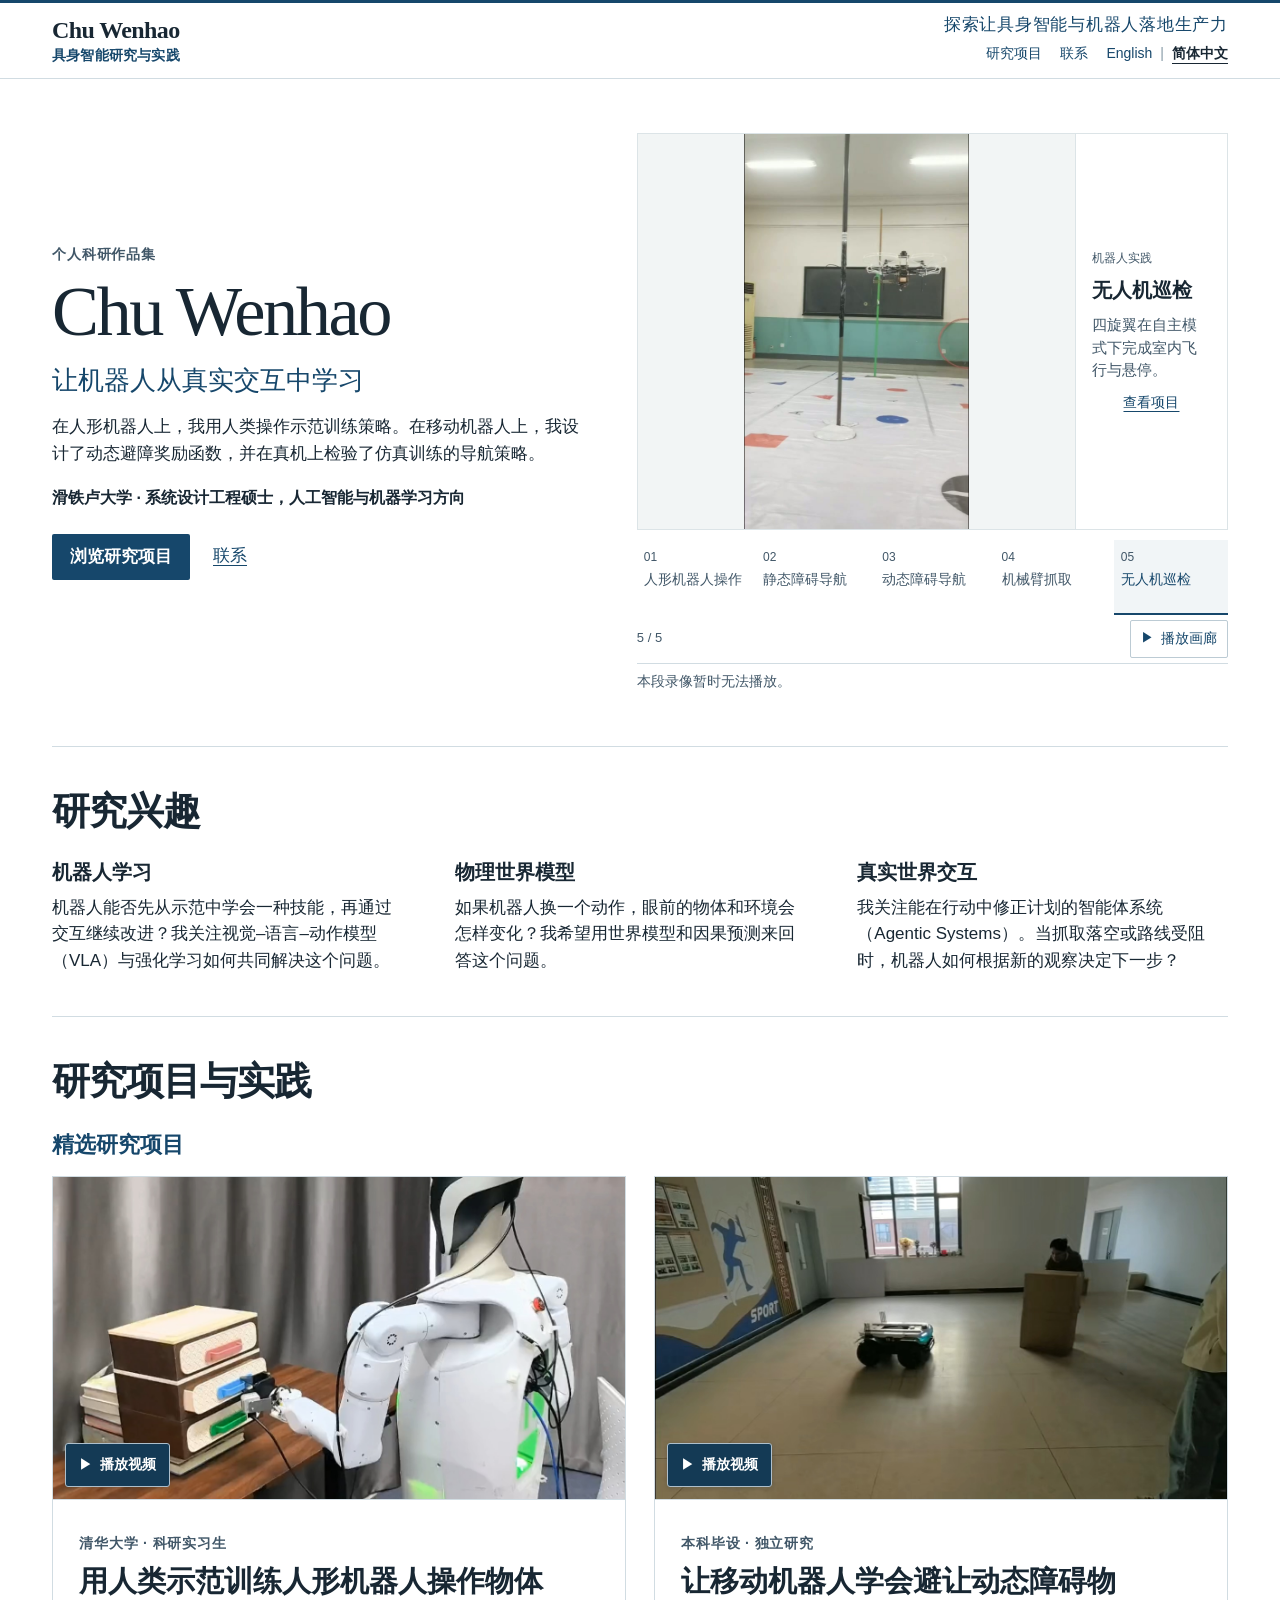
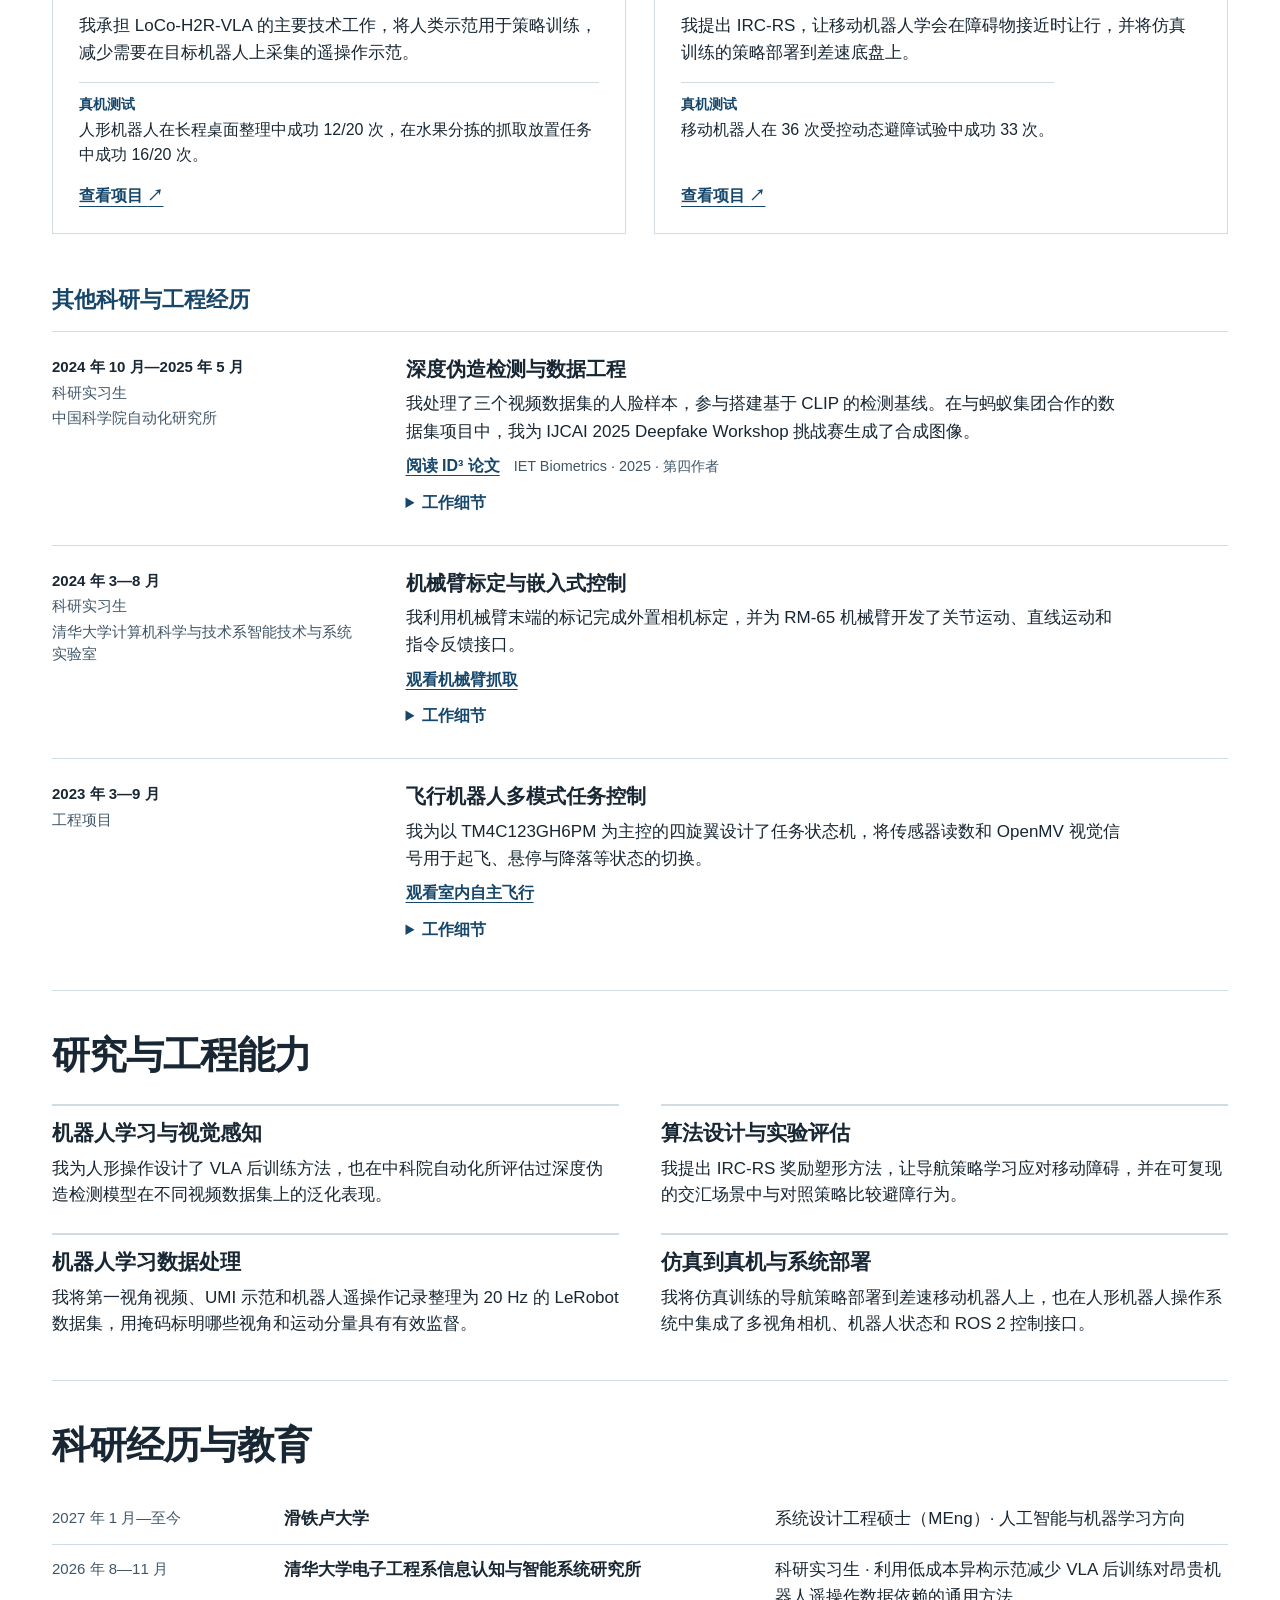
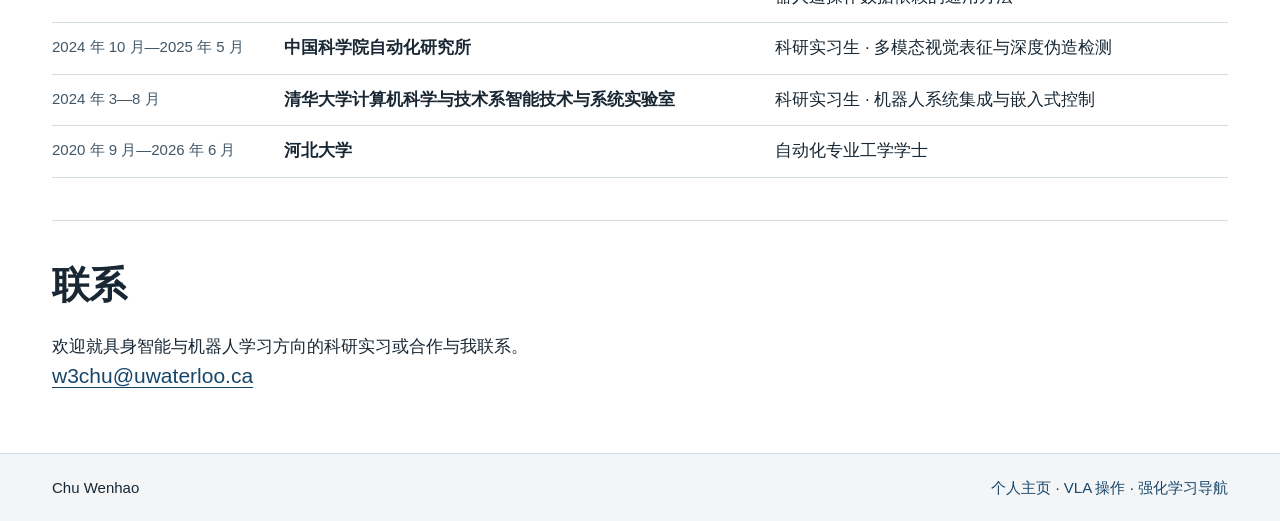
==== commit cc1ea671: "Clarify VLA task demands and separate demo length from evaluation" ====
--- a/site/zh/index.html
+++ b/site/zh/index.html
@@ -1 +1 @@
-<!doctype html><html lang="zh-CN"><head><meta charset="utf-8"><meta name="viewport" content="width=device-width,initial-scale=1"><title>探索让具身智能与机器人落地生产力 | Chu Wenhao</title><link rel="alternate" hreflang="en" href="../index.html"><link rel="alternate" hreflang="zh-CN" href="index.html"><link rel="stylesheet" href="../assets/base.css"><link rel="stylesheet" href="../assets/portfolio.css"><link rel="stylesheet" href="../assets/gallery.css"><script defer src="../assets/gallery.js"></script><script defer src="../assets/portfolio.js"></script></head><body class="page-home"><a class="skip" href="#main">跳至正文</a><header class="masthead"><div class="wrap"><a class="brand" href="index.html"><span class="brand-name">Chu Wenhao</span><span class="brand-wordmark">具身智能研究与实践</span></a><div class="masthead-right"><p class="masthead-vision">探索让具身智能与机器人落地生产力</p><nav class="navrow" aria-label="主导航"><a class="navhome" href="index.html#projects">研究项目</a><a class="navcontact" href="index.html#contact">联系</a><span class="language"><a lang="en" data-lang="en" href="../index.html">English</a><span aria-hidden="true">|</span><a lang="zh-CN" data-lang="zh" aria-current="page" href="index.html">简体中文</a></span></nav></div></div></header><main class="wrap" id="main" tabindex="-1"><section class="hero" id="profile"><div><p class="kicker">个人科研作品集</p><h1>Chu Wenhao</h1><p class="identity">让机器人从真实交互中学习</p><p class="bio">在人形机器人上，我用人类操作示范训练策略。在移动机器人上，我设计了动态避障奖励函数，并在真机上检验了仿真训练的导航策略。</p><p class="status">滑铁卢大学 · 系统设计工程硕士，人工智能与机器学习方向</p><div class="actions"><a class="button" href="#projects">浏览研究项目</a><a href="#contact">联系</a></div></div><div class="research-gallery" data-gallery data-selected-scene="vla" data-orientation="landscape" aria-label="机器人实践"><span class="gallery-anchor" id="clip-vla" aria-hidden="true"></span><span class="gallery-anchor" id="clip-static_navigation" aria-hidden="true"></span><span class="gallery-anchor" id="clip-rl" aria-hidden="true"></span><span class="gallery-anchor" id="clip-grasp" aria-hidden="true"></span><span class="gallery-anchor" id="clip-drone" aria-hidden="true"></span><div class="gallery-stage" id="home-gallery-stage" tabindex="-1"><div class="gallery-screen"><video id="home-gallery-video" controls muted playsinline preload="none" poster="../assets/posters/DEMO-DESK.jpg" aria-label="人形机器人操作"><source src="../assets/gallery/manipulation.mp4" type="video/mp4"></video><img class="gallery-poster" src="../assets/posters/DEMO-DESK.jpg" alt="人形机器人整理桌面物品。" hidden></div><div class="gallery-detail"><p class="gallery-eyebrow">机器人实践</p><h3 class="gallery-title">人形机器人操作</h3><p class="gallery-scene">人形机器人整理桌面物品。</p><a class="gallery-project" href="projects/heterogeneous-vla/index.html">查看项目</a></div></div><div class="gallery-rail"><div class="scene-choices" aria-label="选择录像"><a class="scene-choice" id="home-gallery-choice-vla" data-key="vla" data-scene="vla" data-description="人形机器人整理桌面物品。" data-title="人形机器人操作" data-clip="../assets/gallery/manipulation.mp4" data-poster="../assets/posters/DEMO-DESK.jpg" data-orientation="landscape" data-href="projects/heterogeneous-vla/index.html" href="../assets/gallery/manipulation.mp4" data-active="true"><span class="scene-number" aria-hidden="true">01</span><span class="scene-label">人形机器人操作</span></a><a class="scene-choice" id="home-gallery-choice-static_navigation" data-key="static_navigation" data-scene="static_navigation" data-description="移动机器人绕过静态障碍物。" data-title="静态障碍导航" data-clip="../assets/gallery/static-navigation.mp4" data-poster="../assets/gallery/static-navigation.jpg" data-orientation="landscape" data-href="projects/rl-navigation/index.html" href="../assets/gallery/static-navigation.mp4"><span class="scene-number" aria-hidden="true">02</span><span class="scene-label">静态障碍导航</span></a><a class="scene-choice" id="home-gallery-choice-rl" data-key="rl" data-scene="rl" data-description="移动机器人应对移动障碍物。" data-title="动态障碍导航" data-clip="../assets/gallery/navigation.mp4" data-poster="../assets/navigation/robot-run.jpg" data-orientation="landscape" data-href="projects/rl-navigation/index.html" href="../assets/gallery/navigation.mp4"><span class="scene-number" aria-hidden="true">03</span><span class="scene-label">动态障碍导航</span></a><a class="scene-choice" id="home-gallery-choice-grasp" data-key="grasp" data-scene="grasp" data-description="机器人夹爪夹持并移动物体。" data-title="机械臂抓取" data-clip="../assets/gallery/grasp.mp4" data-poster="../assets/gallery/grasp.jpg" data-orientation="portrait" data-href="#work-arm" href="../assets/gallery/grasp.mp4"><span class="scene-number" aria-hidden="true">04</span><span class="scene-label">机械臂抓取</span></a><a class="scene-choice" id="home-gallery-choice-drone" data-key="drone" data-scene="drone" data-description="四旋翼在自主模式下完成室内飞行与悬停。" data-title="无人机巡检" data-clip="../assets/gallery/drone.mp4" data-poster="../assets/gallery/drone.jpg" data-orientation="portrait" data-href="#work-flight" href="../assets/gallery/drone.mp4"><span class="scene-number" aria-hidden="true">05</span><span class="scene-label">无人机巡检</span></a></div><div class="gallery-playback"><span class="gallery-position" aria-live="off"><span data-gallery-index>1</span> / 5</span><button class="scene-toggle" type="button" hidden data-play="播放画廊" data-pause="暂停画廊" data-play-clip="播放片段" data-pause-clip="暂停片段"><span class="scene-toggle-icon" aria-hidden="true">▶</span><span class="scene-toggle-label">播放画廊</span></button></div></div><p class="gallery-status" role="status" aria-live="polite" data-unavailable="本段录像暂时无法播放。"></p><noscript><p class="gallery-nojs">点击录像标题可单独打开该段视频。</p></noscript></div></section><section id="interests" class="home-section"><h2>研究兴趣</h2><div class="interests"><article><h3>机器人学习</h3><p>机器人能否先从示范中学会一种技能，再通过交互继续改进？我关注视觉–语言–动作模型（VLA）与强化学习如何共同解决这个问题。</p></article><article><h3>物理世界模型</h3><p>如果机器人换一个动作，眼前的物体和环境会怎样变化？我希望用世界模型和因果预测来回答这个问题。</p></article><article><h3>真实世界交互</h3><p>我关注能在行动中修正计划的智能体系统（Agentic Systems）。当抓取落空或路线受阻时，机器人如何根据新的观察决定下一步？</p></article></div></section><section id="projects" class="home-section"><h2>研究项目与实践</h2><h3 class="project-group-heading">精选研究项目</h3><div class="projects"><article class="project-card"><figure class="recording" data-media="DEMO-DESK" data-source="../assets/videos/DEMO-DESK.mp4"><noscript><a href="../assets/videos/DEMO-DESK.mp4">播放视频</a></noscript><div class="frame"><img class="photo" src="../assets/posters/DEMO-DESK.jpg" width="1600" height="710" alt="人形机器人在桌面整理任务中操作书本" loading="lazy"><button type="button" hidden aria-label="播放视频 · 人形机器人整理桌面"><span aria-hidden="true">▶</span>播放视频</button></div></figure><div class="project-body"><p class="kicker">清华大学 · 科研实习生</p><h4 class="project-card-title">用人类示范训练人形机器人操作物体</h4><p>我承担 LoCo-H2R-VLA 的主要技术工作，将人类示范用于策略训练，减少需要在目标机器人上采集的遥操作示范。</p><p class="card-finding"><strong>真机测试</strong>20 次桌面整理成功 12 次，20 次水果分拣成功 16 次。</p><a class="project-link" href="projects/heterogeneous-vla/index.html">查看项目 <span aria-hidden="true">↗</span></a></div></article><article class="project-card"><figure class="recording" data-media="RL-REAL" data-source="../assets/videos/RL-REAL.mp4"><noscript><a href="../assets/videos/RL-REAL.mp4">播放视频</a></noscript><div class="frame"><img class="photo" src="../assets/navigation/robot-run.jpg" alt="移动机器人在行进中避让动态障碍物" loading="lazy"><button type="button" hidden aria-label="播放视频 · 移动机器人在行进中避让动态障碍物"><span aria-hidden="true">▶</span>播放视频</button></div></figure><div class="project-body"><p class="kicker">本科毕设 · 独立研究</p><h4 class="project-card-title">让移动机器人学会避让动态障碍物</h4><p>我提出 IRC-RS，让移动机器人学会在障碍物接近时让行，并将仿真训练的策略部署到差速底盘上。</p><p class="card-finding"><strong>真机测试</strong>移动机器人在 36 次受控动态避障试验中成功 33 次。</p><a class="project-link" href="projects/rl-navigation/index.html">查看项目 <span aria-hidden="true">↗</span></a></div></article></div><section id="additional-work" aria-labelledby="additional-work-title"><h3 class="project-group-heading" id="additional-work-title">其他科研与工程经历</h3><article class="work-entry" data-work-entry id="work-deepfake" aria-labelledby="work-deepfake-title"><div class="work-meta"><p class="work-date">2024 年 10 月—2025 年 5 月</p><p>科研实习生</p><p>中国科学院自动化研究所</p></div><div class="work-body"><h4 id="work-deepfake-title">深度伪造检测与数据工程</h4><p>我处理了三个视频数据集的人脸样本，参与搭建基于 CLIP 的检测基线。在与蚂蚁集团合作的数据集项目中，我为 IJCAI 2025 Deepfake Workshop 挑战赛生成了合成图像。</p><div class="work-action"><a href="https://doi.org/10.1049/bme2/3764746">阅读 ID³ 论文</a><span class="work-citation">IET Biometrics · 2025 · 第四作者</span></div><details id="work-deepfake-details"><summary aria-label="工作细节 · 深度伪造检测与数据工程">工作细节</summary><div class="work-notes"><dl><div><dt>检测实验</dt><dd>我对齐 Celeb-DF、DFDC 和 DeeperForensics 中的人脸，保留每个样本与原视频的对应关系，并在 Celeb-DF 上比较不同视觉骨干网络的检测表现。</dd></div><div><dt>与蚂蚁集团合作构建数据集</dt><dd>我部署了 RDDM 和 StyleGAN-XL，编写多 GPU 批量推理脚本，为挑战赛生成图像，并按统一规则整理样本。</dd></div></dl><a href="https://deepfake-workshop-ijcai2025.github.io/main/organizers.html">查看工作坊致谢</a></div></details></div></article><article class="work-entry" data-work-entry id="work-arm" aria-labelledby="work-arm-title"><div class="work-meta"><p class="work-date">2024 年 3—8 月</p><p>科研实习生</p><p>清华大学计算机科学与技术系智能技术与系统实验室</p></div><div class="work-body"><h4 id="work-arm-title">机械臂标定与嵌入式控制</h4><p>我利用机械臂末端的标记完成外置相机标定，并为 RM-65 机械臂开发了关节运动、直线运动和指令反馈接口。</p><div class="work-action"><a data-gallery-target="grasp" href="../assets/gallery/grasp.mp4">观看机械臂抓取</a></div><details id="work-arm-details"><summary aria-label="工作细节 · 机械臂标定与嵌入式控制">工作细节</summary><div class="work-notes"><dl><div><dt>视觉标定与运动接口</dt><dd>我将 RealSense D435i 拍到的 ArUco 标记与对应的末端位姿配对，完成眼在手外标定，并在树莓派上封装 MoveJ、MoveL 指令，解析控制器反馈。</dd></div><div><dt>嵌入式夹爪控制</dt><dd>在运行 ReWorks 的龙芯 2K1000 平台上，我用 C 实现串口通信和 GPIO 控制，通过串口向夹爪发送动作指令。</dd></div></dl></div></details></div></article><article class="work-entry" data-work-entry id="work-flight" aria-labelledby="work-flight-title"><div class="work-meta"><p class="work-date">2023 年 3—9 月</p><p>工程项目</p></div><div class="work-body"><h4 id="work-flight-title">飞行机器人多模式任务控制</h4><p>我为以 TM4C123GH6PM 为主控的四旋翼设计了任务状态机，将传感器读数和 OpenMV 视觉信号用于起飞、悬停与降落等状态的切换。</p><div class="work-action"><a data-gallery-target="drone" href="../assets/gallery/drone.mp4">观看室内自主飞行</a></div><details id="work-flight-details"><summary aria-label="工作细节 · 飞行机器人多模式任务控制">工作细节</summary><div class="work-notes"><dl><div><dt>飞行姿态控制</dt><dd>我用互补滤波估计四旋翼姿态，再通过 PID 反馈稳定飞行。</dd></div><div><dt>任务与模式切换</dt><dd>我编写了飞行任务的状态切换逻辑，并实现手动与自主模式切换。实拍记录了四旋翼在自主模式下的室内飞行与悬停。</dd></div></dl></div></details></div></article></section></section><section id="capabilities" class="home-section"><h2>研究与工程能力</h2><div class="cap-grid"><article><h3>机器人学习与视觉感知</h3><p>我为人形操作设计了 VLA 后训练方法，也在中科院自动化所评估过深度伪造检测模型在不同视频数据集上的泛化表现。</p></article><article><h3>算法设计与实验评估</h3><p>我提出 IRC-RS 奖励塑形方法，让导航策略学习应对移动障碍，并在可复现的交汇场景中与对照策略比较避障行为。</p></article><article><h3>机器人学习数据处理</h3><p>我将第一视角视频、UMI 示范和机器人遥操作记录整理为 20 Hz 的 LeRobot 数据集，用掩码标明哪些视角和运动分量具有有效监督。</p></article><article><h3>仿真到真机与系统部署</h3><p>我将仿真训练的导航策略部署到差速移动机器人上，也在人形机器人操作系统中集成了多视角相机、机器人状态和 ROS 2 控制接口。</p></article></div></section><section id="experience" class="home-section"><h2>科研经历与教育</h2><ul class="timeline"><li><span class="date">2027 年 1 月—至今</span><span class="org">滑铁卢大学</span><span>系统设计工程硕士（MEng）· 人工智能与机器学习方向</span></li><li><span class="date">2026 年 8—11 月</span><span class="org">清华大学电子工程系信息认知与智能系统研究所</span><span>科研实习生 · 利用低成本异构示范减少 VLA 后训练对昂贵机器人遥操作数据依赖的通用方法</span></li><li><span class="date">2024 年 10 月—2025 年 5 月</span><span class="org">中国科学院自动化研究所</span><span>科研实习生 · 多模态视觉表征与深度伪造检测</span></li><li><span class="date">2024 年 3—8 月</span><span class="org">清华大学计算机科学与技术系智能技术与系统实验室</span><span>科研实习生 · 机器人系统集成与嵌入式控制</span></li><li><span class="date">2020 年 9 月—2026 年 6 月</span><span class="org">河北大学</span><span>自动化专业工学学士</span></li></ul></section><section id="contact" class="home-section"><h2>联系</h2><div class="contact-grid"><div><p>欢迎就具身智能与机器人学习方向的科研实习或合作与我联系。</p><a class="email" href="mailto:w3chu@uwaterloo.ca">w3chu@uwaterloo.ca</a> </div></div></section></main><footer><div class="wrap"><span>Chu Wenhao</span><nav aria-label="页脚导航"><a href="index.html">个人主页</a> · <a href="projects/heterogeneous-vla/index.html">VLA 操作</a> · <a href="projects/rl-navigation/index.html">强化学习导航</a></nav></div></footer></body></html>+<!doctype html><html lang="zh-CN"><head><meta charset="utf-8"><meta name="viewport" content="width=device-width,initial-scale=1"><title>探索让具身智能与机器人落地生产力 | Chu Wenhao</title><link rel="alternate" hreflang="en" href="../index.html"><link rel="alternate" hreflang="zh-CN" href="index.html"><link rel="stylesheet" href="../assets/base.css"><link rel="stylesheet" href="../assets/portfolio.css"><link rel="stylesheet" href="../assets/gallery.css"><script defer src="../assets/gallery.js"></script><script defer src="../assets/portfolio.js"></script></head><body class="page-home"><a class="skip" href="#main">跳至正文</a><header class="masthead"><div class="wrap"><a class="brand" href="index.html"><span class="brand-name">Chu Wenhao</span><span class="brand-wordmark">具身智能研究与实践</span></a><div class="masthead-right"><p class="masthead-vision">探索让具身智能与机器人落地生产力</p><nav class="navrow" aria-label="主导航"><a class="navhome" href="index.html#projects">研究项目</a><a class="navcontact" href="index.html#contact">联系</a><span class="language"><a lang="en" data-lang="en" href="../index.html">English</a><span aria-hidden="true">|</span><a lang="zh-CN" data-lang="zh" aria-current="page" href="index.html">简体中文</a></span></nav></div></div></header><main class="wrap" id="main" tabindex="-1"><section class="hero" id="profile"><div><p class="kicker">个人科研作品集</p><h1>Chu Wenhao</h1><p class="identity">让机器人从真实交互中学习</p><p class="bio">在人形机器人上，我用人类操作示范训练策略。在移动机器人上，我设计了动态避障奖励函数，并在真机上检验了仿真训练的导航策略。</p><p class="status">滑铁卢大学 · 系统设计工程硕士，人工智能与机器学习方向</p><div class="actions"><a class="button" href="#projects">浏览研究项目</a><a href="#contact">联系</a></div></div><div class="research-gallery" data-gallery data-selected-scene="vla" data-orientation="landscape" aria-label="机器人实践"><span class="gallery-anchor" id="clip-vla" aria-hidden="true"></span><span class="gallery-anchor" id="clip-static_navigation" aria-hidden="true"></span><span class="gallery-anchor" id="clip-rl" aria-hidden="true"></span><span class="gallery-anchor" id="clip-grasp" aria-hidden="true"></span><span class="gallery-anchor" id="clip-drone" aria-hidden="true"></span><div class="gallery-stage" id="home-gallery-stage" tabindex="-1"><div class="gallery-screen"><video id="home-gallery-video" controls muted playsinline preload="none" poster="../assets/posters/DEMO-DESK.jpg" aria-label="人形机器人操作"><source src="../assets/gallery/manipulation.mp4" type="video/mp4"></video><img class="gallery-poster" src="../assets/posters/DEMO-DESK.jpg" alt="人形机器人整理桌面物品。" hidden></div><div class="gallery-detail"><p class="gallery-eyebrow">机器人实践</p><h3 class="gallery-title">人形机器人操作</h3><p class="gallery-scene">人形机器人整理桌面物品。</p><a class="gallery-project" href="projects/heterogeneous-vla/index.html">查看项目</a></div></div><div class="gallery-rail"><div class="scene-choices" aria-label="选择录像"><a class="scene-choice" id="home-gallery-choice-vla" data-key="vla" data-scene="vla" data-description="人形机器人整理桌面物品。" data-title="人形机器人操作" data-clip="../assets/gallery/manipulation.mp4" data-poster="../assets/posters/DEMO-DESK.jpg" data-orientation="landscape" data-href="projects/heterogeneous-vla/index.html" href="../assets/gallery/manipulation.mp4" data-active="true"><span class="scene-number" aria-hidden="true">01</span><span class="scene-label">人形机器人操作</span></a><a class="scene-choice" id="home-gallery-choice-static_navigation" data-key="static_navigation" data-scene="static_navigation" data-description="移动机器人绕过静态障碍物。" data-title="静态障碍导航" data-clip="../assets/gallery/static-navigation.mp4" data-poster="../assets/gallery/static-navigation.jpg" data-orientation="landscape" data-href="projects/rl-navigation/index.html" href="../assets/gallery/static-navigation.mp4"><span class="scene-number" aria-hidden="true">02</span><span class="scene-label">静态障碍导航</span></a><a class="scene-choice" id="home-gallery-choice-rl" data-key="rl" data-scene="rl" data-description="移动机器人应对移动障碍物。" data-title="动态障碍导航" data-clip="../assets/gallery/navigation.mp4" data-poster="../assets/navigation/robot-run.jpg" data-orientation="landscape" data-href="projects/rl-navigation/index.html" href="../assets/gallery/navigation.mp4"><span class="scene-number" aria-hidden="true">03</span><span class="scene-label">动态障碍导航</span></a><a class="scene-choice" id="home-gallery-choice-grasp" data-key="grasp" data-scene="grasp" data-description="机器人夹爪夹持并移动物体。" data-title="机械臂抓取" data-clip="../assets/gallery/grasp.mp4" data-poster="../assets/gallery/grasp.jpg" data-orientation="portrait" data-href="#work-arm" href="../assets/gallery/grasp.mp4"><span class="scene-number" aria-hidden="true">04</span><span class="scene-label">机械臂抓取</span></a><a class="scene-choice" id="home-gallery-choice-drone" data-key="drone" data-scene="drone" data-description="四旋翼在自主模式下完成室内飞行与悬停。" data-title="无人机巡检" data-clip="../assets/gallery/drone.mp4" data-poster="../assets/gallery/drone.jpg" data-orientation="portrait" data-href="#work-flight" href="../assets/gallery/drone.mp4"><span class="scene-number" aria-hidden="true">05</span><span class="scene-label">无人机巡检</span></a></div><div class="gallery-playback"><span class="gallery-position" aria-live="off"><span data-gallery-index>1</span> / 5</span><button class="scene-toggle" type="button" hidden data-play="播放画廊" data-pause="暂停画廊" data-play-clip="播放片段" data-pause-clip="暂停片段"><span class="scene-toggle-icon" aria-hidden="true">▶</span><span class="scene-toggle-label">播放画廊</span></button></div></div><p class="gallery-status" role="status" aria-live="polite" data-unavailable="本段录像暂时无法播放。"></p><noscript><p class="gallery-nojs">点击录像标题可单独打开该段视频。</p></noscript></div></section><section id="interests" class="home-section"><h2>研究兴趣</h2><div class="interests"><article><h3>机器人学习</h3><p>机器人能否先从示范中学会一种技能，再通过交互继续改进？我关注视觉–语言–动作模型（VLA）与强化学习如何共同解决这个问题。</p></article><article><h3>物理世界模型</h3><p>如果机器人换一个动作，眼前的物体和环境会怎样变化？我希望用世界模型和因果预测来回答这个问题。</p></article><article><h3>真实世界交互</h3><p>我关注能在行动中修正计划的智能体系统（Agentic Systems）。当抓取落空或路线受阻时，机器人如何根据新的观察决定下一步？</p></article></div></section><section id="projects" class="home-section"><h2>研究项目与实践</h2><h3 class="project-group-heading">精选研究项目</h3><div class="projects"><article class="project-card"><figure class="recording" data-media="DEMO-DESK" data-source="../assets/videos/DEMO-DESK.mp4"><noscript><a href="../assets/videos/DEMO-DESK.mp4">播放视频</a></noscript><div class="frame"><img class="photo" src="../assets/posters/DEMO-DESK.jpg" width="1600" height="710" alt="人形机器人在桌面整理任务中操作书本" loading="lazy"><button type="button" hidden aria-label="播放视频 · 人形机器人整理桌面"><span aria-hidden="true">▶</span>播放视频</button></div></figure><div class="project-body"><p class="kicker">清华大学 · 科研实习生</p><h4 class="project-card-title">用人类示范训练人形机器人操作物体</h4><p>我承担 LoCo-H2R-VLA 的主要技术工作，将人类示范用于策略训练，减少需要在目标机器人上采集的遥操作示范。</p><p class="card-finding"><strong>真机测试</strong>人形机器人在长程桌面整理中成功 12/20 次，在水果分拣的抓取放置任务中成功 16/20 次。</p><a class="project-link" href="projects/heterogeneous-vla/index.html">查看项目 <span aria-hidden="true">↗</span></a></div></article><article class="project-card"><figure class="recording" data-media="RL-REAL" data-source="../assets/videos/RL-REAL.mp4"><noscript><a href="../assets/videos/RL-REAL.mp4">播放视频</a></noscript><div class="frame"><img class="photo" src="../assets/navigation/robot-run.jpg" alt="移动机器人在行进中避让动态障碍物" loading="lazy"><button type="button" hidden aria-label="播放视频 · 移动机器人在行进中避让动态障碍物"><span aria-hidden="true">▶</span>播放视频</button></div></figure><div class="project-body"><p class="kicker">本科毕设 · 独立研究</p><h4 class="project-card-title">让移动机器人学会避让动态障碍物</h4><p>我提出 IRC-RS，让移动机器人学会在障碍物接近时让行，并将仿真训练的策略部署到差速底盘上。</p><p class="card-finding"><strong>真机测试</strong>移动机器人在 36 次受控动态避障试验中成功 33 次。</p><a class="project-link" href="projects/rl-navigation/index.html">查看项目 <span aria-hidden="true">↗</span></a></div></article></div><section id="additional-work" aria-labelledby="additional-work-title"><h3 class="project-group-heading" id="additional-work-title">其他科研与工程经历</h3><article class="work-entry" data-work-entry id="work-deepfake" aria-labelledby="work-deepfake-title"><div class="work-meta"><p class="work-date">2024 年 10 月—2025 年 5 月</p><p>科研实习生</p><p>中国科学院自动化研究所</p></div><div class="work-body"><h4 id="work-deepfake-title">深度伪造检测与数据工程</h4><p>我处理了三个视频数据集的人脸样本，参与搭建基于 CLIP 的检测基线。在与蚂蚁集团合作的数据集项目中，我为 IJCAI 2025 Deepfake Workshop 挑战赛生成了合成图像。</p><div class="work-action"><a href="https://doi.org/10.1049/bme2/3764746">阅读 ID³ 论文</a><span class="work-citation">IET Biometrics · 2025 · 第四作者</span></div><details id="work-deepfake-details"><summary aria-label="工作细节 · 深度伪造检测与数据工程">工作细节</summary><div class="work-notes"><dl><div><dt>检测实验</dt><dd>我对齐 Celeb-DF、DFDC 和 DeeperForensics 中的人脸，保留每个样本与原视频的对应关系，并在 Celeb-DF 上比较不同视觉骨干网络的检测表现。</dd></div><div><dt>与蚂蚁集团合作构建数据集</dt><dd>我部署了 RDDM 和 StyleGAN-XL，编写多 GPU 批量推理脚本，为挑战赛生成图像，并按统一规则整理样本。</dd></div></dl><a href="https://deepfake-workshop-ijcai2025.github.io/main/organizers.html">查看工作坊致谢</a></div></details></div></article><article class="work-entry" data-work-entry id="work-arm" aria-labelledby="work-arm-title"><div class="work-meta"><p class="work-date">2024 年 3—8 月</p><p>科研实习生</p><p>清华大学计算机科学与技术系智能技术与系统实验室</p></div><div class="work-body"><h4 id="work-arm-title">机械臂标定与嵌入式控制</h4><p>我利用机械臂末端的标记完成外置相机标定，并为 RM-65 机械臂开发了关节运动、直线运动和指令反馈接口。</p><div class="work-action"><a data-gallery-target="grasp" href="../assets/gallery/grasp.mp4">观看机械臂抓取</a></div><details id="work-arm-details"><summary aria-label="工作细节 · 机械臂标定与嵌入式控制">工作细节</summary><div class="work-notes"><dl><div><dt>视觉标定与运动接口</dt><dd>我将 RealSense D435i 拍到的 ArUco 标记与对应的末端位姿配对，完成眼在手外标定，并在树莓派上封装 MoveJ、MoveL 指令，解析控制器反馈。</dd></div><div><dt>嵌入式夹爪控制</dt><dd>在运行 ReWorks 的龙芯 2K1000 平台上，我用 C 实现串口通信和 GPIO 控制，通过串口向夹爪发送动作指令。</dd></div></dl></div></details></div></article><article class="work-entry" data-work-entry id="work-flight" aria-labelledby="work-flight-title"><div class="work-meta"><p class="work-date">2023 年 3—9 月</p><p>工程项目</p></div><div class="work-body"><h4 id="work-flight-title">飞行机器人多模式任务控制</h4><p>我为以 TM4C123GH6PM 为主控的四旋翼设计了任务状态机，将传感器读数和 OpenMV 视觉信号用于起飞、悬停与降落等状态的切换。</p><div class="work-action"><a data-gallery-target="drone" href="../assets/gallery/drone.mp4">观看室内自主飞行</a></div><details id="work-flight-details"><summary aria-label="工作细节 · 飞行机器人多模式任务控制">工作细节</summary><div class="work-notes"><dl><div><dt>飞行姿态控制</dt><dd>我用互补滤波估计四旋翼姿态，再通过 PID 反馈稳定飞行。</dd></div><div><dt>任务与模式切换</dt><dd>我编写了飞行任务的状态切换逻辑，并实现手动与自主模式切换。实拍记录了四旋翼在自主模式下的室内飞行与悬停。</dd></div></dl></div></details></div></article></section></section><section id="capabilities" class="home-section"><h2>研究与工程能力</h2><div class="cap-grid"><article><h3>机器人学习与视觉感知</h3><p>我为人形操作设计了 VLA 后训练方法，也在中科院自动化所评估过深度伪造检测模型在不同视频数据集上的泛化表现。</p></article><article><h3>算法设计与实验评估</h3><p>我提出 IRC-RS 奖励塑形方法，让导航策略学习应对移动障碍，并在可复现的交汇场景中与对照策略比较避障行为。</p></article><article><h3>机器人学习数据处理</h3><p>我将第一视角视频、UMI 示范和机器人遥操作记录整理为 20 Hz 的 LeRobot 数据集，用掩码标明哪些视角和运动分量具有有效监督。</p></article><article><h3>仿真到真机与系统部署</h3><p>我将仿真训练的导航策略部署到差速移动机器人上，也在人形机器人操作系统中集成了多视角相机、机器人状态和 ROS 2 控制接口。</p></article></div></section><section id="experience" class="home-section"><h2>科研经历与教育</h2><ul class="timeline"><li><span class="date">2027 年 1 月—至今</span><span class="org">滑铁卢大学</span><span>系统设计工程硕士（MEng）· 人工智能与机器学习方向</span></li><li><span class="date">2026 年 8—11 月</span><span class="org">清华大学电子工程系信息认知与智能系统研究所</span><span>科研实习生 · 利用低成本异构示范减少 VLA 后训练对昂贵机器人遥操作数据依赖的通用方法</span></li><li><span class="date">2024 年 10 月—2025 年 5 月</span><span class="org">中国科学院自动化研究所</span><span>科研实习生 · 多模态视觉表征与深度伪造检测</span></li><li><span class="date">2024 年 3—8 月</span><span class="org">清华大学计算机科学与技术系智能技术与系统实验室</span><span>科研实习生 · 机器人系统集成与嵌入式控制</span></li><li><span class="date">2020 年 9 月—2026 年 6 月</span><span class="org">河北大学</span><span>自动化专业工学学士</span></li></ul></section><section id="contact" class="home-section"><h2>联系</h2><div class="contact-grid"><div><p>欢迎就具身智能与机器人学习方向的科研实习或合作与我联系。</p><a class="email" href="mailto:w3chu@uwaterloo.ca">w3chu@uwaterloo.ca</a> </div></div></section></main><footer><div class="wrap"><span>Chu Wenhao</span><nav aria-label="页脚导航"><a href="index.html">个人主页</a> · <a href="projects/heterogeneous-vla/index.html">VLA 操作</a> · <a href="projects/rl-navigation/index.html">强化学习导航</a></nav></div></footer></body></html>
--- a/site/assets/portfolio.css
+++ b/site/assets/portfolio.css
@@ -126,6 +126,7 @@
 .recording .frame button[hidden] { display:none; }
 .recording .frame button:focus-visible { outline:3px solid #6eafe2; outline-offset:2px; }
 .recording figcaption { color:var(--ink); font-size:15px; line-height:1.5; overflow-wrap:anywhere; }
+.demo-grid .demo-duration { display:inline-block; white-space:nowrap; }
 .sources .frame button { left:8px; bottom:8px; max-width:calc(100% - 16px); padding:8px 11px; font-size:13px; }
 .article-section > .recording { max-width:790px; margin-top:17px; }
 .demo-grid,.media-pair { align-items:start; }
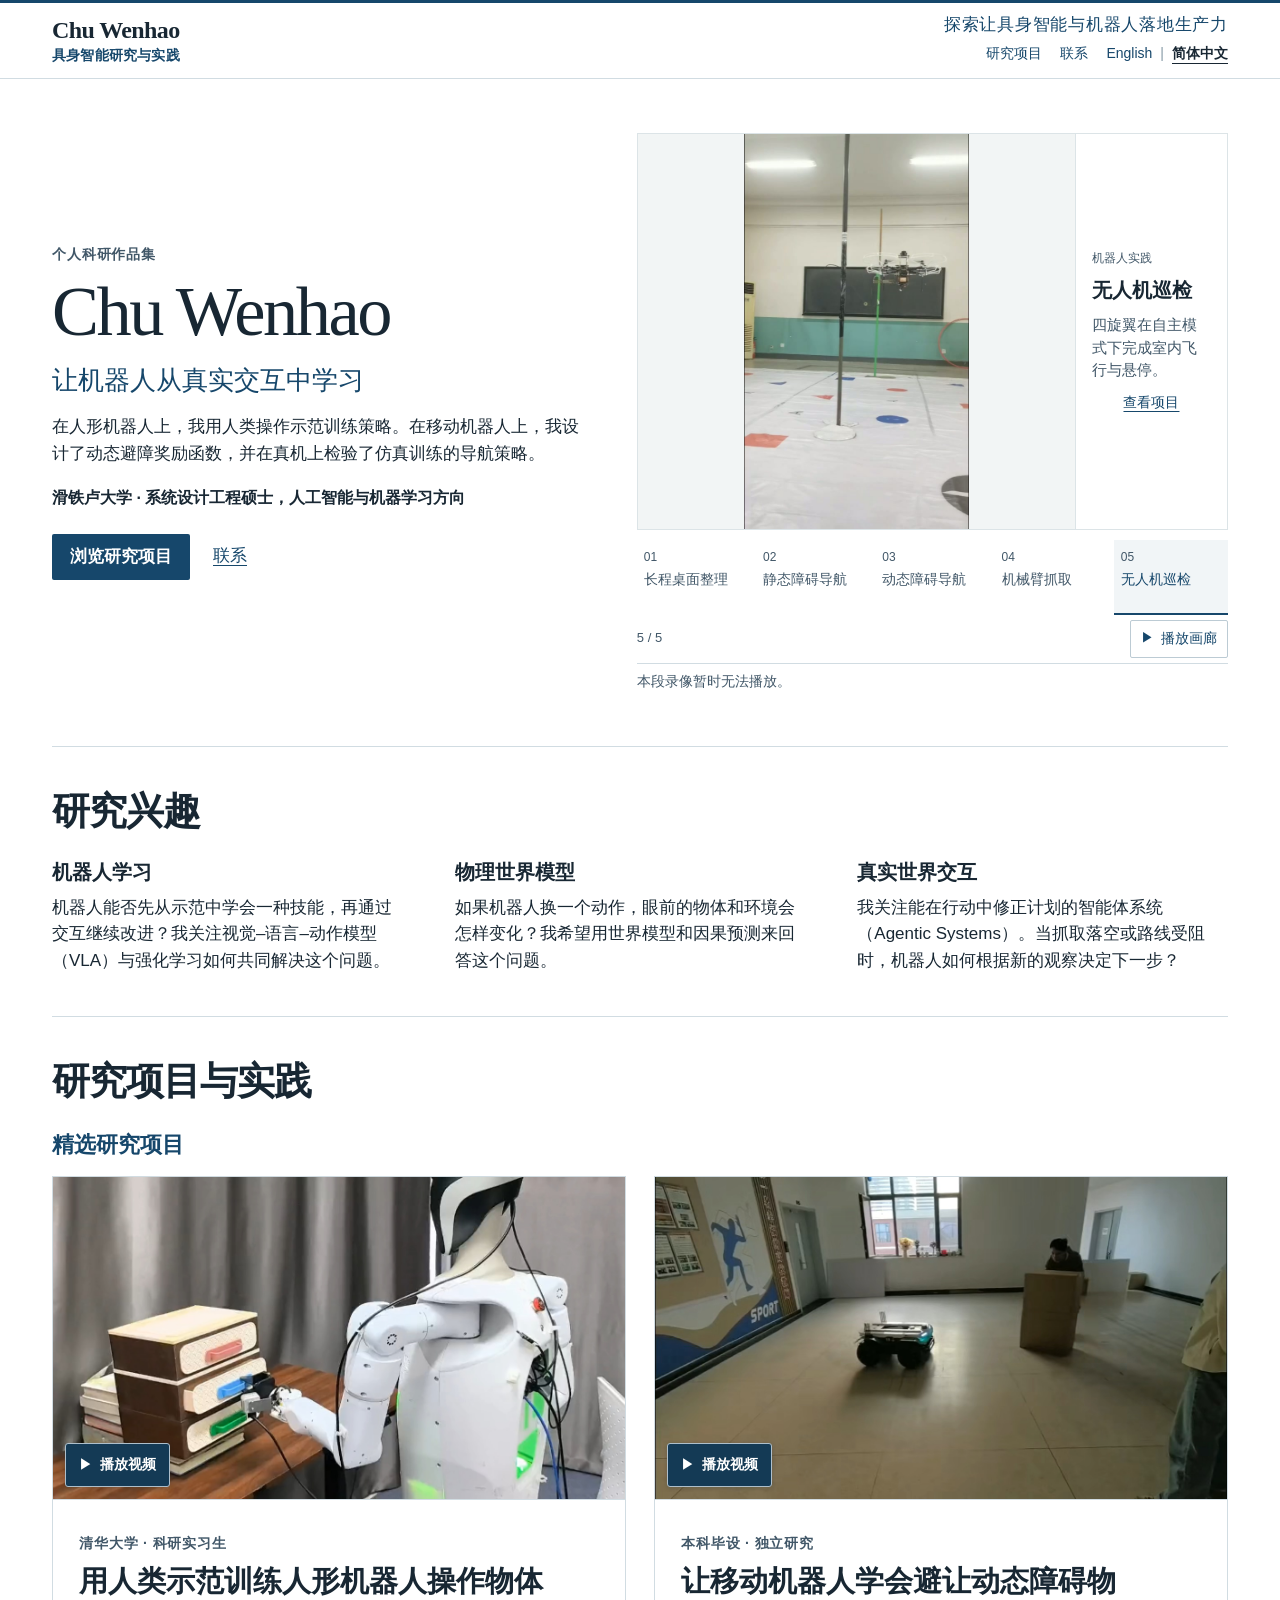
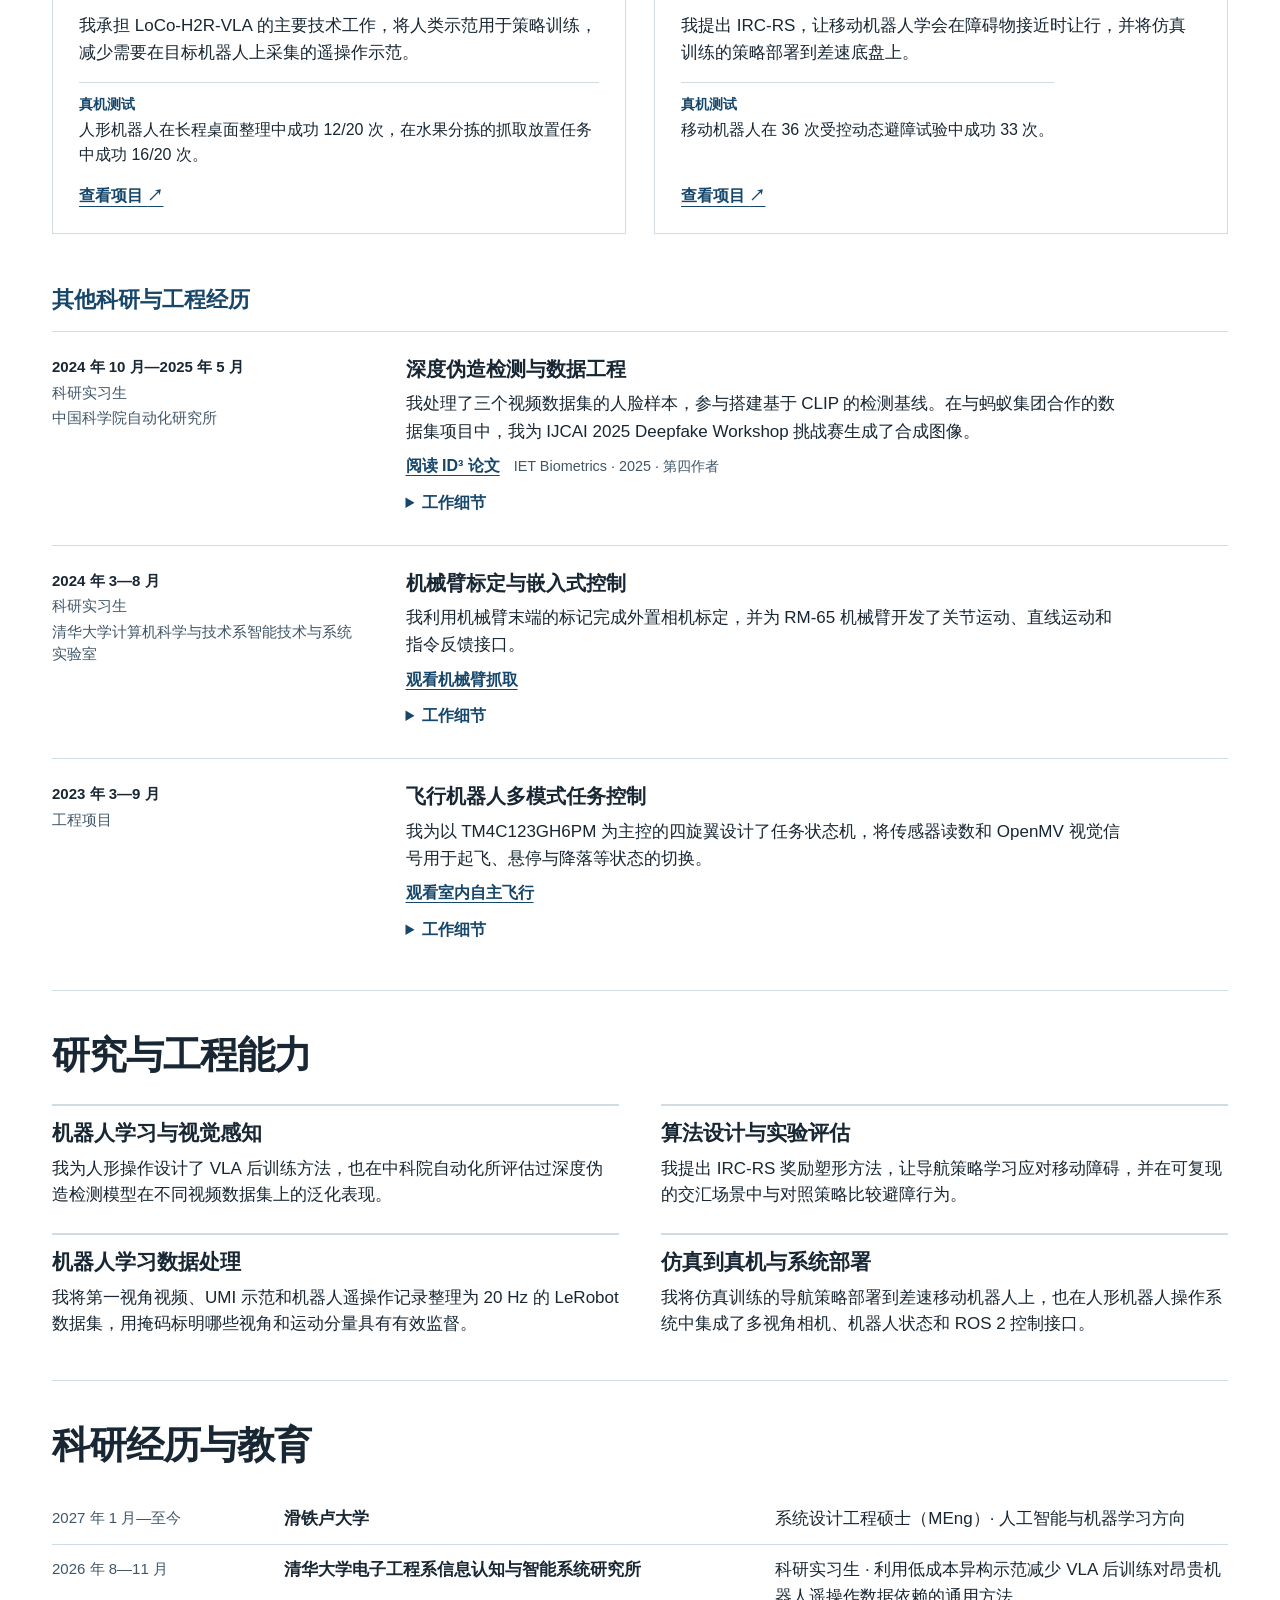
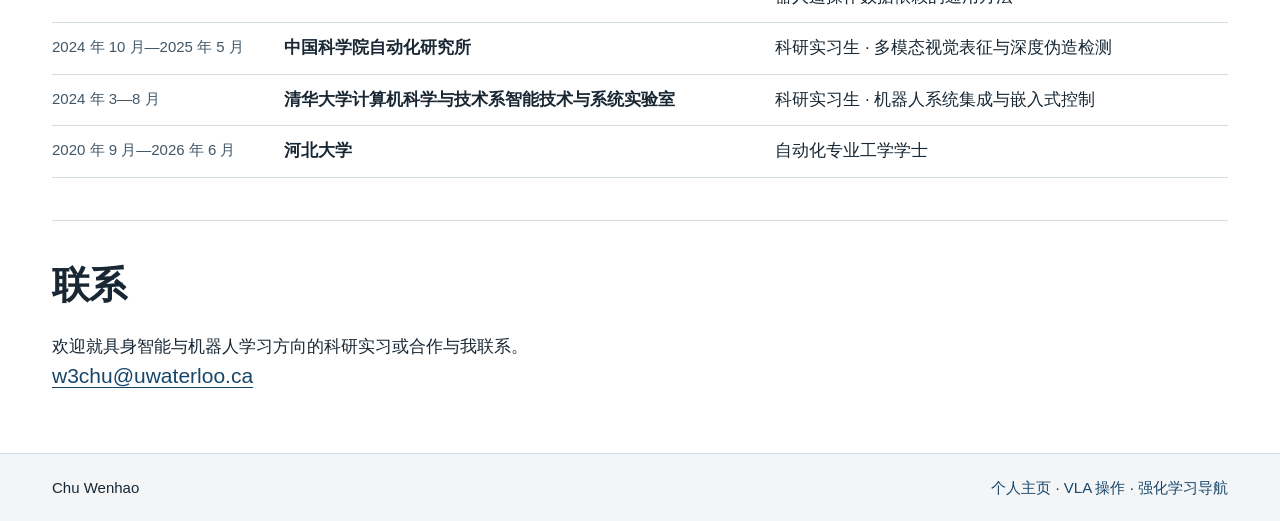
==== commit ee4e6772: "Feature long-horizon desk tidying in the homepage gallery" ====
--- a/site/zh/index.html
+++ b/site/zh/index.html
@@ -1 +1 @@
-<!doctype html><html lang="zh-CN"><head><meta charset="utf-8"><meta name="viewport" content="width=device-width,initial-scale=1"><title>探索让具身智能与机器人落地生产力 | Chu Wenhao</title><link rel="alternate" hreflang="en" href="../index.html"><link rel="alternate" hreflang="zh-CN" href="index.html"><link rel="stylesheet" href="../assets/base.css"><link rel="stylesheet" href="../assets/portfolio.css"><link rel="stylesheet" href="../assets/gallery.css"><script defer src="../assets/gallery.js"></script><script defer src="../assets/portfolio.js"></script></head><body class="page-home"><a class="skip" href="#main">跳至正文</a><header class="masthead"><div class="wrap"><a class="brand" href="index.html"><span class="brand-name">Chu Wenhao</span><span class="brand-wordmark">具身智能研究与实践</span></a><div class="masthead-right"><p class="masthead-vision">探索让具身智能与机器人落地生产力</p><nav class="navrow" aria-label="主导航"><a class="navhome" href="index.html#projects">研究项目</a><a class="navcontact" href="index.html#contact">联系</a><span class="language"><a lang="en" data-lang="en" href="../index.html">English</a><span aria-hidden="true">|</span><a lang="zh-CN" data-lang="zh" aria-current="page" href="index.html">简体中文</a></span></nav></div></div></header><main class="wrap" id="main" tabindex="-1"><section class="hero" id="profile"><div><p class="kicker">个人科研作品集</p><h1>Chu Wenhao</h1><p class="identity">让机器人从真实交互中学习</p><p class="bio">在人形机器人上，我用人类操作示范训练策略。在移动机器人上，我设计了动态避障奖励函数，并在真机上检验了仿真训练的导航策略。</p><p class="status">滑铁卢大学 · 系统设计工程硕士，人工智能与机器学习方向</p><div class="actions"><a class="button" href="#projects">浏览研究项目</a><a href="#contact">联系</a></div></div><div class="research-gallery" data-gallery data-selected-scene="vla" data-orientation="landscape" aria-label="机器人实践"><span class="gallery-anchor" id="clip-vla" aria-hidden="true"></span><span class="gallery-anchor" id="clip-static_navigation" aria-hidden="true"></span><span class="gallery-anchor" id="clip-rl" aria-hidden="true"></span><span class="gallery-anchor" id="clip-grasp" aria-hidden="true"></span><span class="gallery-anchor" id="clip-drone" aria-hidden="true"></span><div class="gallery-stage" id="home-gallery-stage" tabindex="-1"><div class="gallery-screen"><video id="home-gallery-video" controls muted playsinline preload="none" poster="../assets/posters/DEMO-DESK.jpg" aria-label="人形机器人操作"><source src="../assets/gallery/manipulation.mp4" type="video/mp4"></video><img class="gallery-poster" src="../assets/posters/DEMO-DESK.jpg" alt="人形机器人整理桌面物品。" hidden></div><div class="gallery-detail"><p class="gallery-eyebrow">机器人实践</p><h3 class="gallery-title">人形机器人操作</h3><p class="gallery-scene">人形机器人整理桌面物品。</p><a class="gallery-project" href="projects/heterogeneous-vla/index.html">查看项目</a></div></div><div class="gallery-rail"><div class="scene-choices" aria-label="选择录像"><a class="scene-choice" id="home-gallery-choice-vla" data-key="vla" data-scene="vla" data-description="人形机器人整理桌面物品。" data-title="人形机器人操作" data-clip="../assets/gallery/manipulation.mp4" data-poster="../assets/posters/DEMO-DESK.jpg" data-orientation="landscape" data-href="projects/heterogeneous-vla/index.html" href="../assets/gallery/manipulation.mp4" data-active="true"><span class="scene-number" aria-hidden="true">01</span><span class="scene-label">人形机器人操作</span></a><a class="scene-choice" id="home-gallery-choice-static_navigation" data-key="static_navigation" data-scene="static_navigation" data-description="移动机器人绕过静态障碍物。" data-title="静态障碍导航" data-clip="../assets/gallery/static-navigation.mp4" data-poster="../assets/gallery/static-navigation.jpg" data-orientation="landscape" data-href="projects/rl-navigation/index.html" href="../assets/gallery/static-navigation.mp4"><span class="scene-number" aria-hidden="true">02</span><span class="scene-label">静态障碍导航</span></a><a class="scene-choice" id="home-gallery-choice-rl" data-key="rl" data-scene="rl" data-description="移动机器人应对移动障碍物。" data-title="动态障碍导航" data-clip="../assets/gallery/navigation.mp4" data-poster="../assets/navigation/robot-run.jpg" data-orientation="landscape" data-href="projects/rl-navigation/index.html" href="../assets/gallery/navigation.mp4"><span class="scene-number" aria-hidden="true">03</span><span class="scene-label">动态障碍导航</span></a><a class="scene-choice" id="home-gallery-choice-grasp" data-key="grasp" data-scene="grasp" data-description="机器人夹爪夹持并移动物体。" data-title="机械臂抓取" data-clip="../assets/gallery/grasp.mp4" data-poster="../assets/gallery/grasp.jpg" data-orientation="portrait" data-href="#work-arm" href="../assets/gallery/grasp.mp4"><span class="scene-number" aria-hidden="true">04</span><span class="scene-label">机械臂抓取</span></a><a class="scene-choice" id="home-gallery-choice-drone" data-key="drone" data-scene="drone" data-description="四旋翼在自主模式下完成室内飞行与悬停。" data-title="无人机巡检" data-clip="../assets/gallery/drone.mp4" data-poster="../assets/gallery/drone.jpg" data-orientation="portrait" data-href="#work-flight" href="../assets/gallery/drone.mp4"><span class="scene-number" aria-hidden="true">05</span><span class="scene-label">无人机巡检</span></a></div><div class="gallery-playback"><span class="gallery-position" aria-live="off"><span data-gallery-index>1</span> / 5</span><button class="scene-toggle" type="button" hidden data-play="播放画廊" data-pause="暂停画廊" data-play-clip="播放片段" data-pause-clip="暂停片段"><span class="scene-toggle-icon" aria-hidden="true">▶</span><span class="scene-toggle-label">播放画廊</span></button></div></div><p class="gallery-status" role="status" aria-live="polite" data-unavailable="本段录像暂时无法播放。"></p><noscript><p class="gallery-nojs">点击录像标题可单独打开该段视频。</p></noscript></div></section><section id="interests" class="home-section"><h2>研究兴趣</h2><div class="interests"><article><h3>机器人学习</h3><p>机器人能否先从示范中学会一种技能，再通过交互继续改进？我关注视觉–语言–动作模型（VLA）与强化学习如何共同解决这个问题。</p></article><article><h3>物理世界模型</h3><p>如果机器人换一个动作，眼前的物体和环境会怎样变化？我希望用世界模型和因果预测来回答这个问题。</p></article><article><h3>真实世界交互</h3><p>我关注能在行动中修正计划的智能体系统（Agentic Systems）。当抓取落空或路线受阻时，机器人如何根据新的观察决定下一步？</p></article></div></section><section id="projects" class="home-section"><h2>研究项目与实践</h2><h3 class="project-group-heading">精选研究项目</h3><div class="projects"><article class="project-card"><figure class="recording" data-media="DEMO-DESK" data-source="../assets/videos/DEMO-DESK.mp4"><noscript><a href="../assets/videos/DEMO-DESK.mp4">播放视频</a></noscript><div class="frame"><img class="photo" src="../assets/posters/DEMO-DESK.jpg" width="1600" height="710" alt="人形机器人在桌面整理任务中操作书本" loading="lazy"><button type="button" hidden aria-label="播放视频 · 人形机器人整理桌面"><span aria-hidden="true">▶</span>播放视频</button></div></figure><div class="project-body"><p class="kicker">清华大学 · 科研实习生</p><h4 class="project-card-title">用人类示范训练人形机器人操作物体</h4><p>我承担 LoCo-H2R-VLA 的主要技术工作，将人类示范用于策略训练，减少需要在目标机器人上采集的遥操作示范。</p><p class="card-finding"><strong>真机测试</strong>人形机器人在长程桌面整理中成功 12/20 次，在水果分拣的抓取放置任务中成功 16/20 次。</p><a class="project-link" href="projects/heterogeneous-vla/index.html">查看项目 <span aria-hidden="true">↗</span></a></div></article><article class="project-card"><figure class="recording" data-media="RL-REAL" data-source="../assets/videos/RL-REAL.mp4"><noscript><a href="../assets/videos/RL-REAL.mp4">播放视频</a></noscript><div class="frame"><img class="photo" src="../assets/navigation/robot-run.jpg" alt="移动机器人在行进中避让动态障碍物" loading="lazy"><button type="button" hidden aria-label="播放视频 · 移动机器人在行进中避让动态障碍物"><span aria-hidden="true">▶</span>播放视频</button></div></figure><div class="project-body"><p class="kicker">本科毕设 · 独立研究</p><h4 class="project-card-title">让移动机器人学会避让动态障碍物</h4><p>我提出 IRC-RS，让移动机器人学会在障碍物接近时让行，并将仿真训练的策略部署到差速底盘上。</p><p class="card-finding"><strong>真机测试</strong>移动机器人在 36 次受控动态避障试验中成功 33 次。</p><a class="project-link" href="projects/rl-navigation/index.html">查看项目 <span aria-hidden="true">↗</span></a></div></article></div><section id="additional-work" aria-labelledby="additional-work-title"><h3 class="project-group-heading" id="additional-work-title">其他科研与工程经历</h3><article class="work-entry" data-work-entry id="work-deepfake" aria-labelledby="work-deepfake-title"><div class="work-meta"><p class="work-date">2024 年 10 月—2025 年 5 月</p><p>科研实习生</p><p>中国科学院自动化研究所</p></div><div class="work-body"><h4 id="work-deepfake-title">深度伪造检测与数据工程</h4><p>我处理了三个视频数据集的人脸样本，参与搭建基于 CLIP 的检测基线。在与蚂蚁集团合作的数据集项目中，我为 IJCAI 2025 Deepfake Workshop 挑战赛生成了合成图像。</p><div class="work-action"><a href="https://doi.org/10.1049/bme2/3764746">阅读 ID³ 论文</a><span class="work-citation">IET Biometrics · 2025 · 第四作者</span></div><details id="work-deepfake-details"><summary aria-label="工作细节 · 深度伪造检测与数据工程">工作细节</summary><div class="work-notes"><dl><div><dt>检测实验</dt><dd>我对齐 Celeb-DF、DFDC 和 DeeperForensics 中的人脸，保留每个样本与原视频的对应关系，并在 Celeb-DF 上比较不同视觉骨干网络的检测表现。</dd></div><div><dt>与蚂蚁集团合作构建数据集</dt><dd>我部署了 RDDM 和 StyleGAN-XL，编写多 GPU 批量推理脚本，为挑战赛生成图像，并按统一规则整理样本。</dd></div></dl><a href="https://deepfake-workshop-ijcai2025.github.io/main/organizers.html">查看工作坊致谢</a></div></details></div></article><article class="work-entry" data-work-entry id="work-arm" aria-labelledby="work-arm-title"><div class="work-meta"><p class="work-date">2024 年 3—8 月</p><p>科研实习生</p><p>清华大学计算机科学与技术系智能技术与系统实验室</p></div><div class="work-body"><h4 id="work-arm-title">机械臂标定与嵌入式控制</h4><p>我利用机械臂末端的标记完成外置相机标定，并为 RM-65 机械臂开发了关节运动、直线运动和指令反馈接口。</p><div class="work-action"><a data-gallery-target="grasp" href="../assets/gallery/grasp.mp4">观看机械臂抓取</a></div><details id="work-arm-details"><summary aria-label="工作细节 · 机械臂标定与嵌入式控制">工作细节</summary><div class="work-notes"><dl><div><dt>视觉标定与运动接口</dt><dd>我将 RealSense D435i 拍到的 ArUco 标记与对应的末端位姿配对，完成眼在手外标定，并在树莓派上封装 MoveJ、MoveL 指令，解析控制器反馈。</dd></div><div><dt>嵌入式夹爪控制</dt><dd>在运行 ReWorks 的龙芯 2K1000 平台上，我用 C 实现串口通信和 GPIO 控制，通过串口向夹爪发送动作指令。</dd></div></dl></div></details></div></article><article class="work-entry" data-work-entry id="work-flight" aria-labelledby="work-flight-title"><div class="work-meta"><p class="work-date">2023 年 3—9 月</p><p>工程项目</p></div><div class="work-body"><h4 id="work-flight-title">飞行机器人多模式任务控制</h4><p>我为以 TM4C123GH6PM 为主控的四旋翼设计了任务状态机，将传感器读数和 OpenMV 视觉信号用于起飞、悬停与降落等状态的切换。</p><div class="work-action"><a data-gallery-target="drone" href="../assets/gallery/drone.mp4">观看室内自主飞行</a></div><details id="work-flight-details"><summary aria-label="工作细节 · 飞行机器人多模式任务控制">工作细节</summary><div class="work-notes"><dl><div><dt>飞行姿态控制</dt><dd>我用互补滤波估计四旋翼姿态，再通过 PID 反馈稳定飞行。</dd></div><div><dt>任务与模式切换</dt><dd>我编写了飞行任务的状态切换逻辑，并实现手动与自主模式切换。实拍记录了四旋翼在自主模式下的室内飞行与悬停。</dd></div></dl></div></details></div></article></section></section><section id="capabilities" class="home-section"><h2>研究与工程能力</h2><div class="cap-grid"><article><h3>机器人学习与视觉感知</h3><p>我为人形操作设计了 VLA 后训练方法，也在中科院自动化所评估过深度伪造检测模型在不同视频数据集上的泛化表现。</p></article><article><h3>算法设计与实验评估</h3><p>我提出 IRC-RS 奖励塑形方法，让导航策略学习应对移动障碍，并在可复现的交汇场景中与对照策略比较避障行为。</p></article><article><h3>机器人学习数据处理</h3><p>我将第一视角视频、UMI 示范和机器人遥操作记录整理为 20 Hz 的 LeRobot 数据集，用掩码标明哪些视角和运动分量具有有效监督。</p></article><article><h3>仿真到真机与系统部署</h3><p>我将仿真训练的导航策略部署到差速移动机器人上，也在人形机器人操作系统中集成了多视角相机、机器人状态和 ROS 2 控制接口。</p></article></div></section><section id="experience" class="home-section"><h2>科研经历与教育</h2><ul class="timeline"><li><span class="date">2027 年 1 月—至今</span><span class="org">滑铁卢大学</span><span>系统设计工程硕士（MEng）· 人工智能与机器学习方向</span></li><li><span class="date">2026 年 8—11 月</span><span class="org">清华大学电子工程系信息认知与智能系统研究所</span><span>科研实习生 · 利用低成本异构示范减少 VLA 后训练对昂贵机器人遥操作数据依赖的通用方法</span></li><li><span class="date">2024 年 10 月—2025 年 5 月</span><span class="org">中国科学院自动化研究所</span><span>科研实习生 · 多模态视觉表征与深度伪造检测</span></li><li><span class="date">2024 年 3—8 月</span><span class="org">清华大学计算机科学与技术系智能技术与系统实验室</span><span>科研实习生 · 机器人系统集成与嵌入式控制</span></li><li><span class="date">2020 年 9 月—2026 年 6 月</span><span class="org">河北大学</span><span>自动化专业工学学士</span></li></ul></section><section id="contact" class="home-section"><h2>联系</h2><div class="contact-grid"><div><p>欢迎就具身智能与机器人学习方向的科研实习或合作与我联系。</p><a class="email" href="mailto:w3chu@uwaterloo.ca">w3chu@uwaterloo.ca</a> </div></div></section></main><footer><div class="wrap"><span>Chu Wenhao</span><nav aria-label="页脚导航"><a href="index.html">个人主页</a> · <a href="projects/heterogeneous-vla/index.html">VLA 操作</a> · <a href="projects/rl-navigation/index.html">强化学习导航</a></nav></div></footer></body></html>+<!doctype html><html lang="zh-CN"><head><meta charset="utf-8"><meta name="viewport" content="width=device-width,initial-scale=1"><title>探索让具身智能与机器人落地生产力 | Chu Wenhao</title><link rel="alternate" hreflang="en" href="../index.html"><link rel="alternate" hreflang="zh-CN" href="index.html"><link rel="stylesheet" href="../assets/base.css"><link rel="stylesheet" href="../assets/portfolio.css"><link rel="stylesheet" href="../assets/gallery.css"><script defer src="../assets/gallery.js"></script><script defer src="../assets/portfolio.js"></script></head><body class="page-home"><a class="skip" href="#main">跳至正文</a><header class="masthead"><div class="wrap"><a class="brand" href="index.html"><span class="brand-name">Chu Wenhao</span><span class="brand-wordmark">具身智能研究与实践</span></a><div class="masthead-right"><p class="masthead-vision">探索让具身智能与机器人落地生产力</p><nav class="navrow" aria-label="主导航"><a class="navhome" href="index.html#projects">研究项目</a><a class="navcontact" href="index.html#contact">联系</a><span class="language"><a lang="en" data-lang="en" href="../index.html">English</a><span aria-hidden="true">|</span><a lang="zh-CN" data-lang="zh" aria-current="page" href="index.html">简体中文</a></span></nav></div></div></header><main class="wrap" id="main" tabindex="-1"><section class="hero" id="profile"><div><p class="kicker">个人科研作品集</p><h1>Chu Wenhao</h1><p class="identity">让机器人从真实交互中学习</p><p class="bio">在人形机器人上，我用人类操作示范训练策略。在移动机器人上，我设计了动态避障奖励函数，并在真机上检验了仿真训练的导航策略。</p><p class="status">滑铁卢大学 · 系统设计工程硕士，人工智能与机器学习方向</p><div class="actions"><a class="button" href="#projects">浏览研究项目</a><a href="#contact">联系</a></div></div><div class="research-gallery" data-gallery data-selected-scene="vla" data-orientation="landscape" aria-label="机器人实践"><span class="gallery-anchor" id="clip-vla" aria-hidden="true"></span><span class="gallery-anchor" id="clip-static_navigation" aria-hidden="true"></span><span class="gallery-anchor" id="clip-rl" aria-hidden="true"></span><span class="gallery-anchor" id="clip-grasp" aria-hidden="true"></span><span class="gallery-anchor" id="clip-drone" aria-hidden="true"></span><div class="gallery-stage" id="home-gallery-stage" tabindex="-1"><div class="gallery-screen"><video id="home-gallery-video" controls muted playsinline preload="none" poster="../assets/posters/DEMO-DESK.jpg" aria-label="长程多步桌面整理"><source src="../assets/gallery/manipulation.mp4" type="video/mp4"></video><img class="gallery-poster" src="../assets/posters/DEMO-DESK.jpg" alt="人形机器人通过连续多步抓取与放置，重新整理桌面物品。" hidden></div><div class="gallery-detail"><p class="gallery-eyebrow">人形机器人操作</p><h3 class="gallery-title">长程多步桌面整理</h3><p class="gallery-scene">人形机器人通过连续多步抓取与放置，重新整理桌面物品。</p><a class="gallery-project" href="projects/heterogeneous-vla/index.html#demos">观看完整演示（1 分 54 秒）→</a></div></div><div class="gallery-rail"><div class="scene-choices" aria-label="选择录像"><a class="scene-choice" id="home-gallery-choice-vla" data-key="vla" data-scene="vla" data-description="人形机器人通过连续多步抓取与放置，重新整理桌面物品。" data-title="长程多步桌面整理" data-eyebrow="人形机器人操作" data-action="观看完整演示（1 分 54 秒）→" data-clip="../assets/gallery/manipulation.mp4" data-poster="../assets/posters/DEMO-DESK.jpg" data-orientation="landscape" data-href="projects/heterogeneous-vla/index.html#demos" href="../assets/gallery/manipulation.mp4" data-active="true"><span class="scene-number" aria-hidden="true">01</span><span class="scene-label">长程桌面整理</span></a><a class="scene-choice" id="home-gallery-choice-static_navigation" data-key="static_navigation" data-scene="static_navigation" data-description="移动机器人绕过静态障碍物。" data-title="静态障碍导航" data-eyebrow="机器人实践" data-action="查看项目" data-clip="../assets/gallery/static-navigation.mp4" data-poster="../assets/gallery/static-navigation.jpg" data-orientation="landscape" data-href="projects/rl-navigation/index.html" href="../assets/gallery/static-navigation.mp4"><span class="scene-number" aria-hidden="true">02</span><span class="scene-label">静态障碍导航</span></a><a class="scene-choice" id="home-gallery-choice-rl" data-key="rl" data-scene="rl" data-description="移动机器人应对移动障碍物。" data-title="动态障碍导航" data-eyebrow="机器人实践" data-action="查看项目" data-clip="../assets/gallery/navigation.mp4" data-poster="../assets/navigation/robot-run.jpg" data-orientation="landscape" data-href="projects/rl-navigation/index.html" href="../assets/gallery/navigation.mp4"><span class="scene-number" aria-hidden="true">03</span><span class="scene-label">动态障碍导航</span></a><a class="scene-choice" id="home-gallery-choice-grasp" data-key="grasp" data-scene="grasp" data-description="机器人夹爪夹持并移动物体。" data-title="机械臂抓取" data-eyebrow="机器人实践" data-action="查看项目" data-clip="../assets/gallery/grasp.mp4" data-poster="../assets/gallery/grasp.jpg" data-orientation="portrait" data-href="#work-arm" href="../assets/gallery/grasp.mp4"><span class="scene-number" aria-hidden="true">04</span><span class="scene-label">机械臂抓取</span></a><a class="scene-choice" id="home-gallery-choice-drone" data-key="drone" data-scene="drone" data-description="四旋翼在自主模式下完成室内飞行与悬停。" data-title="无人机巡检" data-eyebrow="机器人实践" data-action="查看项目" data-clip="../assets/gallery/drone.mp4" data-poster="../assets/gallery/drone.jpg" data-orientation="portrait" data-href="#work-flight" href="../assets/gallery/drone.mp4"><span class="scene-number" aria-hidden="true">05</span><span class="scene-label">无人机巡检</span></a></div><div class="gallery-playback"><span class="gallery-position" aria-live="off"><span data-gallery-index>1</span> / 5</span><button class="scene-toggle" type="button" hidden data-play="播放画廊" data-pause="暂停画廊" data-play-clip="播放片段" data-pause-clip="暂停片段"><span class="scene-toggle-icon" aria-hidden="true">▶</span><span class="scene-toggle-label">播放画廊</span></button></div></div><p class="gallery-status" role="status" aria-live="polite" data-unavailable="本段录像暂时无法播放。"></p><noscript><p class="gallery-nojs">点击录像标题可单独打开该段视频。</p></noscript></div></section><section id="interests" class="home-section"><h2>研究兴趣</h2><div class="interests"><article><h3>机器人学习</h3><p>机器人能否先从示范中学会一种技能，再通过交互继续改进？我关注视觉–语言–动作模型（VLA）与强化学习如何共同解决这个问题。</p></article><article><h3>物理世界模型</h3><p>如果机器人换一个动作，眼前的物体和环境会怎样变化？我希望用世界模型和因果预测来回答这个问题。</p></article><article><h3>真实世界交互</h3><p>我关注能在行动中修正计划的智能体系统（Agentic Systems）。当抓取落空或路线受阻时，机器人如何根据新的观察决定下一步？</p></article></div></section><section id="projects" class="home-section"><h2>研究项目与实践</h2><h3 class="project-group-heading">精选研究项目</h3><div class="projects"><article class="project-card"><figure class="recording" data-media="DEMO-DESK" data-source="../assets/videos/DEMO-DESK.mp4"><noscript><a href="../assets/videos/DEMO-DESK.mp4">播放视频</a></noscript><div class="frame"><img class="photo" src="../assets/posters/DEMO-DESK.jpg" width="1600" height="710" alt="人形机器人在桌面整理任务中操作书本" loading="lazy"><button type="button" hidden aria-label="播放视频 · 人形机器人整理桌面"><span aria-hidden="true">▶</span>播放视频</button></div></figure><div class="project-body"><p class="kicker">清华大学 · 科研实习生</p><h4 class="project-card-title">用人类示范训练人形机器人操作物体</h4><p>我承担 LoCo-H2R-VLA 的主要技术工作，将人类示范用于策略训练，减少需要在目标机器人上采集的遥操作示范。</p><p class="card-finding"><strong>真机测试</strong>人形机器人在长程桌面整理中成功 12/20 次，在水果分拣的抓取放置任务中成功 16/20 次。</p><a class="project-link" href="projects/heterogeneous-vla/index.html">查看项目 <span aria-hidden="true">↗</span></a></div></article><article class="project-card"><figure class="recording" data-media="RL-REAL" data-source="../assets/videos/RL-REAL.mp4"><noscript><a href="../assets/videos/RL-REAL.mp4">播放视频</a></noscript><div class="frame"><img class="photo" src="../assets/navigation/robot-run.jpg" alt="移动机器人在行进中避让动态障碍物" loading="lazy"><button type="button" hidden aria-label="播放视频 · 移动机器人在行进中避让动态障碍物"><span aria-hidden="true">▶</span>播放视频</button></div></figure><div class="project-body"><p class="kicker">本科毕设 · 独立研究</p><h4 class="project-card-title">让移动机器人学会避让动态障碍物</h4><p>我提出 IRC-RS，让移动机器人学会在障碍物接近时让行，并将仿真训练的策略部署到差速底盘上。</p><p class="card-finding"><strong>真机测试</strong>移动机器人在 36 次受控动态避障试验中成功 33 次。</p><a class="project-link" href="projects/rl-navigation/index.html">查看项目 <span aria-hidden="true">↗</span></a></div></article></div><section id="additional-work" aria-labelledby="additional-work-title"><h3 class="project-group-heading" id="additional-work-title">其他科研与工程经历</h3><article class="work-entry" data-work-entry id="work-deepfake" aria-labelledby="work-deepfake-title"><div class="work-meta"><p class="work-date">2024 年 10 月—2025 年 5 月</p><p>科研实习生</p><p>中国科学院自动化研究所</p></div><div class="work-body"><h4 id="work-deepfake-title">深度伪造检测与数据工程</h4><p>我处理了三个视频数据集的人脸样本，参与搭建基于 CLIP 的检测基线。在与蚂蚁集团合作的数据集项目中，我为 IJCAI 2025 Deepfake Workshop 挑战赛生成了合成图像。</p><div class="work-action"><a href="https://doi.org/10.1049/bme2/3764746">阅读 ID³ 论文</a><span class="work-citation">IET Biometrics · 2025 · 第四作者</span></div><details id="work-deepfake-details"><summary aria-label="工作细节 · 深度伪造检测与数据工程">工作细节</summary><div class="work-notes"><dl><div><dt>检测实验</dt><dd>我对齐 Celeb-DF、DFDC 和 DeeperForensics 中的人脸，保留每个样本与原视频的对应关系，并在 Celeb-DF 上比较不同视觉骨干网络的检测表现。</dd></div><div><dt>与蚂蚁集团合作构建数据集</dt><dd>我部署了 RDDM 和 StyleGAN-XL，编写多 GPU 批量推理脚本，为挑战赛生成图像，并按统一规则整理样本。</dd></div></dl><a href="https://deepfake-workshop-ijcai2025.github.io/main/organizers.html">查看工作坊致谢</a></div></details></div></article><article class="work-entry" data-work-entry id="work-arm" aria-labelledby="work-arm-title"><div class="work-meta"><p class="work-date">2024 年 3—8 月</p><p>科研实习生</p><p>清华大学计算机科学与技术系智能技术与系统实验室</p></div><div class="work-body"><h4 id="work-arm-title">机械臂标定与嵌入式控制</h4><p>我利用机械臂末端的标记完成外置相机标定，并为 RM-65 机械臂开发了关节运动、直线运动和指令反馈接口。</p><div class="work-action"><a data-gallery-target="grasp" href="../assets/gallery/grasp.mp4">观看机械臂抓取</a></div><details id="work-arm-details"><summary aria-label="工作细节 · 机械臂标定与嵌入式控制">工作细节</summary><div class="work-notes"><dl><div><dt>视觉标定与运动接口</dt><dd>我将 RealSense D435i 拍到的 ArUco 标记与对应的末端位姿配对，完成眼在手外标定，并在树莓派上封装 MoveJ、MoveL 指令，解析控制器反馈。</dd></div><div><dt>嵌入式夹爪控制</dt><dd>在运行 ReWorks 的龙芯 2K1000 平台上，我用 C 实现串口通信和 GPIO 控制，通过串口向夹爪发送动作指令。</dd></div></dl></div></details></div></article><article class="work-entry" data-work-entry id="work-flight" aria-labelledby="work-flight-title"><div class="work-meta"><p class="work-date">2023 年 3—9 月</p><p>工程项目</p></div><div class="work-body"><h4 id="work-flight-title">飞行机器人多模式任务控制</h4><p>我为以 TM4C123GH6PM 为主控的四旋翼设计了任务状态机，将传感器读数和 OpenMV 视觉信号用于起飞、悬停与降落等状态的切换。</p><div class="work-action"><a data-gallery-target="drone" href="../assets/gallery/drone.mp4">观看室内自主飞行</a></div><details id="work-flight-details"><summary aria-label="工作细节 · 飞行机器人多模式任务控制">工作细节</summary><div class="work-notes"><dl><div><dt>飞行姿态控制</dt><dd>我用互补滤波估计四旋翼姿态，再通过 PID 反馈稳定飞行。</dd></div><div><dt>任务与模式切换</dt><dd>我编写了飞行任务的状态切换逻辑，并实现手动与自主模式切换。实拍记录了四旋翼在自主模式下的室内飞行与悬停。</dd></div></dl></div></details></div></article></section></section><section id="capabilities" class="home-section"><h2>研究与工程能力</h2><div class="cap-grid"><article><h3>机器人学习与视觉感知</h3><p>我为人形操作设计了 VLA 后训练方法，也在中科院自动化所评估过深度伪造检测模型在不同视频数据集上的泛化表现。</p></article><article><h3>算法设计与实验评估</h3><p>我提出 IRC-RS 奖励塑形方法，让导航策略学习应对移动障碍，并在可复现的交汇场景中与对照策略比较避障行为。</p></article><article><h3>机器人学习数据处理</h3><p>我将第一视角视频、UMI 示范和机器人遥操作记录整理为 20 Hz 的 LeRobot 数据集，用掩码标明哪些视角和运动分量具有有效监督。</p></article><article><h3>仿真到真机与系统部署</h3><p>我将仿真训练的导航策略部署到差速移动机器人上，也在人形机器人操作系统中集成了多视角相机、机器人状态和 ROS 2 控制接口。</p></article></div></section><section id="experience" class="home-section"><h2>科研经历与教育</h2><ul class="timeline"><li><span class="date">2027 年 1 月—至今</span><span class="org">滑铁卢大学</span><span>系统设计工程硕士（MEng）· 人工智能与机器学习方向</span></li><li><span class="date">2026 年 8—11 月</span><span class="org">清华大学电子工程系信息认知与智能系统研究所</span><span>科研实习生 · 利用低成本异构示范减少 VLA 后训练对昂贵机器人遥操作数据依赖的通用方法</span></li><li><span class="date">2024 年 10 月—2025 年 5 月</span><span class="org">中国科学院自动化研究所</span><span>科研实习生 · 多模态视觉表征与深度伪造检测</span></li><li><span class="date">2024 年 3—8 月</span><span class="org">清华大学计算机科学与技术系智能技术与系统实验室</span><span>科研实习生 · 机器人系统集成与嵌入式控制</span></li><li><span class="date">2020 年 9 月—2026 年 6 月</span><span class="org">河北大学</span><span>自动化专业工学学士</span></li></ul></section><section id="contact" class="home-section"><h2>联系</h2><div class="contact-grid"><div><p>欢迎就具身智能与机器人学习方向的科研实习或合作与我联系。</p><a class="email" href="mailto:w3chu@uwaterloo.ca">w3chu@uwaterloo.ca</a> </div></div></section></main><footer><div class="wrap"><span>Chu Wenhao</span><nav aria-label="页脚导航"><a href="index.html">个人主页</a> · <a href="projects/heterogeneous-vla/index.html">VLA 操作</a> · <a href="projects/rl-navigation/index.html">强化学习导航</a></nav></div></footer></body></html>
--- a/site/assets/gallery.css
+++ b/site/assets/gallery.css
@@ -19,6 +19,7 @@
 .research-gallery .gallery-title { grid-column:1; margin:1px 0 0; font-size:18px; line-height:1.25; font-weight:600; overflow-wrap:anywhere; }
 .research-gallery .gallery-scene { grid-column:1; margin:2px 0 0; color:var(--muted,#5c6c7a); font-size:14px; line-height:1.5; }
 .research-gallery .gallery-project { grid-column:2; grid-row:1 / span 3; align-self:center; font-size:14px; text-align:right; line-height:1.5; color:var(--navy,#173d59); }
+.research-gallery[data-selected-scene="vla"] .gallery-stage { grid-template-rows:minmax(0,1fr) minmax(120px,max-content); }
 .research-gallery[data-orientation="portrait"] .gallery-stage { grid-template-rows:minmax(0,1fr); grid-template-columns:minmax(0,1fr) 152px; }
 .research-gallery[data-orientation="portrait"] .gallery-detail { display:flex; flex-direction:column; justify-content:center; align-items:flex-start; gap:10px; padding:19px 16px; border-top:0; border-left:1px solid #dce4e7; }
 .research-gallery[data-orientation="portrait"] .gallery-title { font-size:20px; line-height:1.35; }
@@ -63,6 +64,11 @@
 }
 @media(prefers-reduced-motion:reduce) { .research-gallery * { scroll-behavior:auto; } }
 
+@media (max-width:960px) {
+ .research-gallery[data-selected-scene="vla"] .gallery-detail { grid-template-columns:minmax(0,1fr); }
+ .research-gallery[data-selected-scene="vla"] .gallery-project { grid-column:1; grid-row:auto; justify-self:start; margin-top:4px; text-align:left; }
+}
+
 /* English scene names retain whole words on narrow screens. Chinese stays in one row. */
 @media (max-width: 680px) {
   .research-gallery:lang(en) .scene-choices {
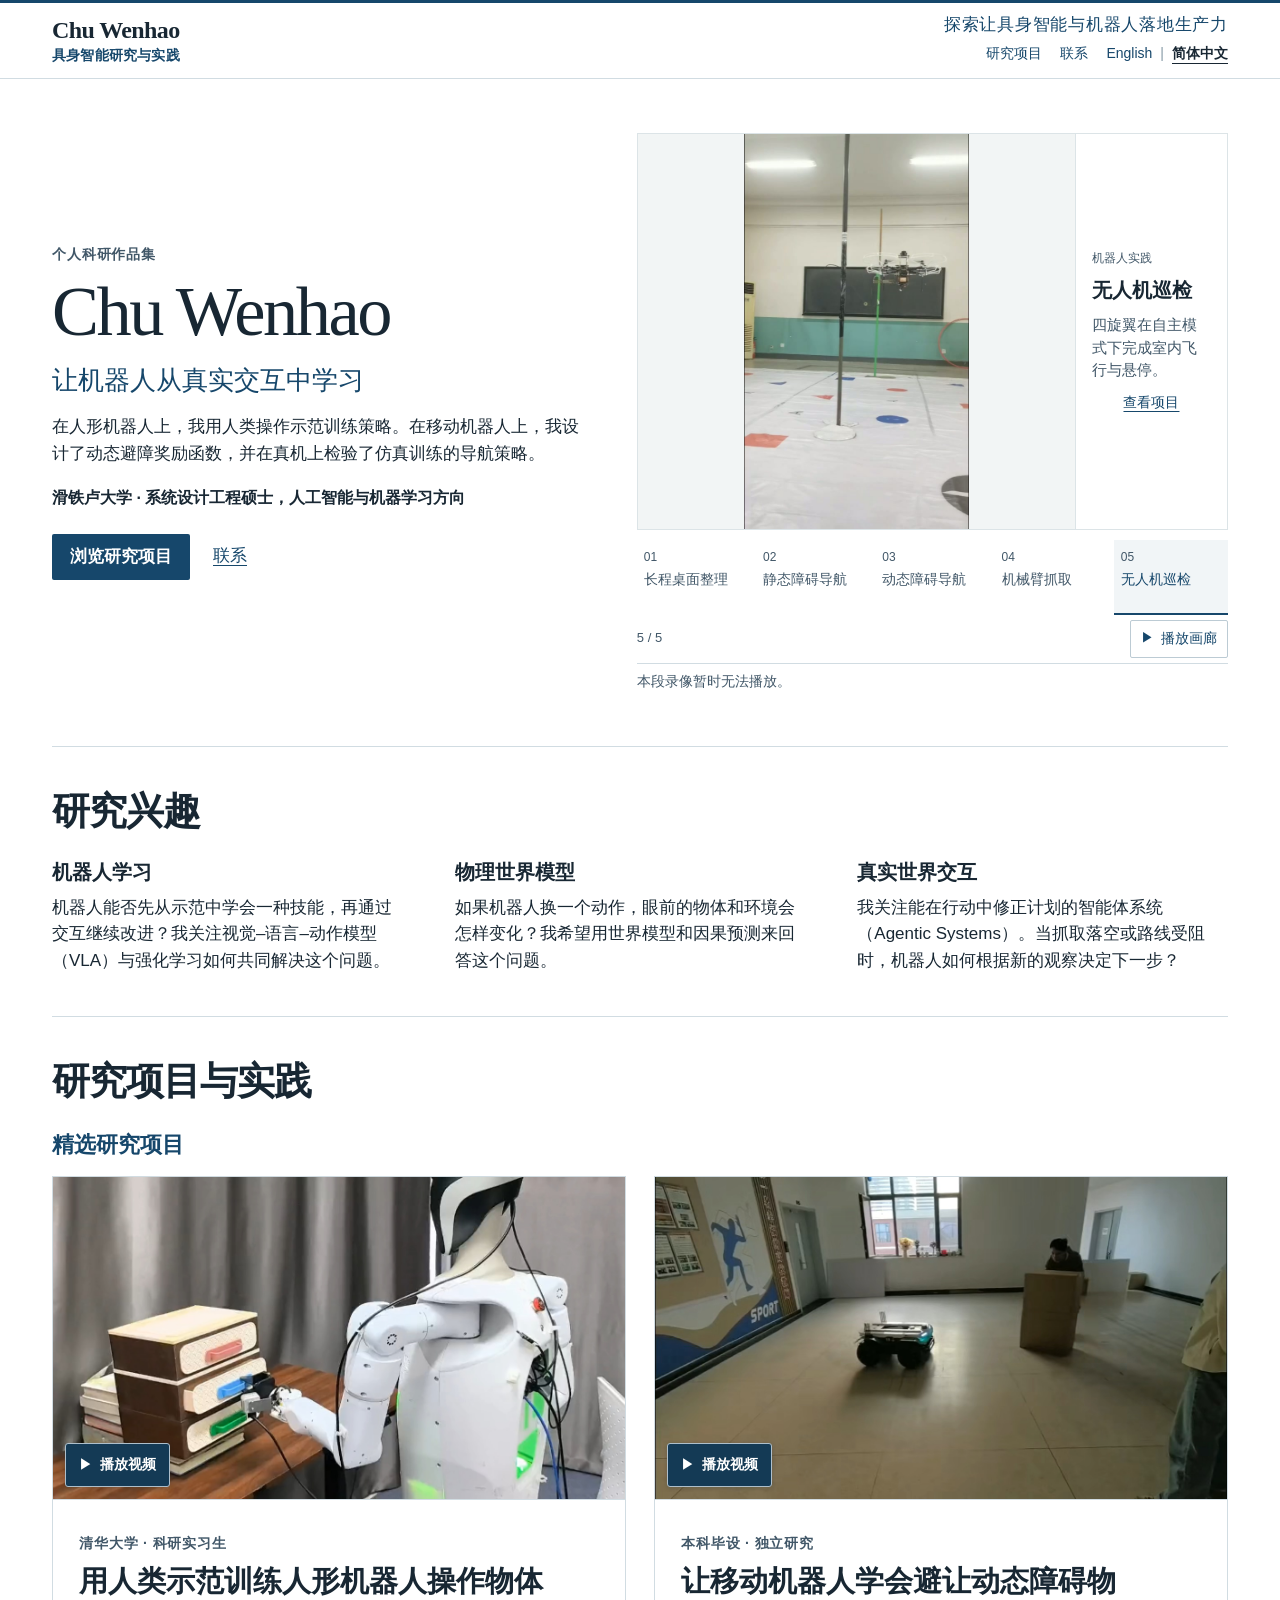
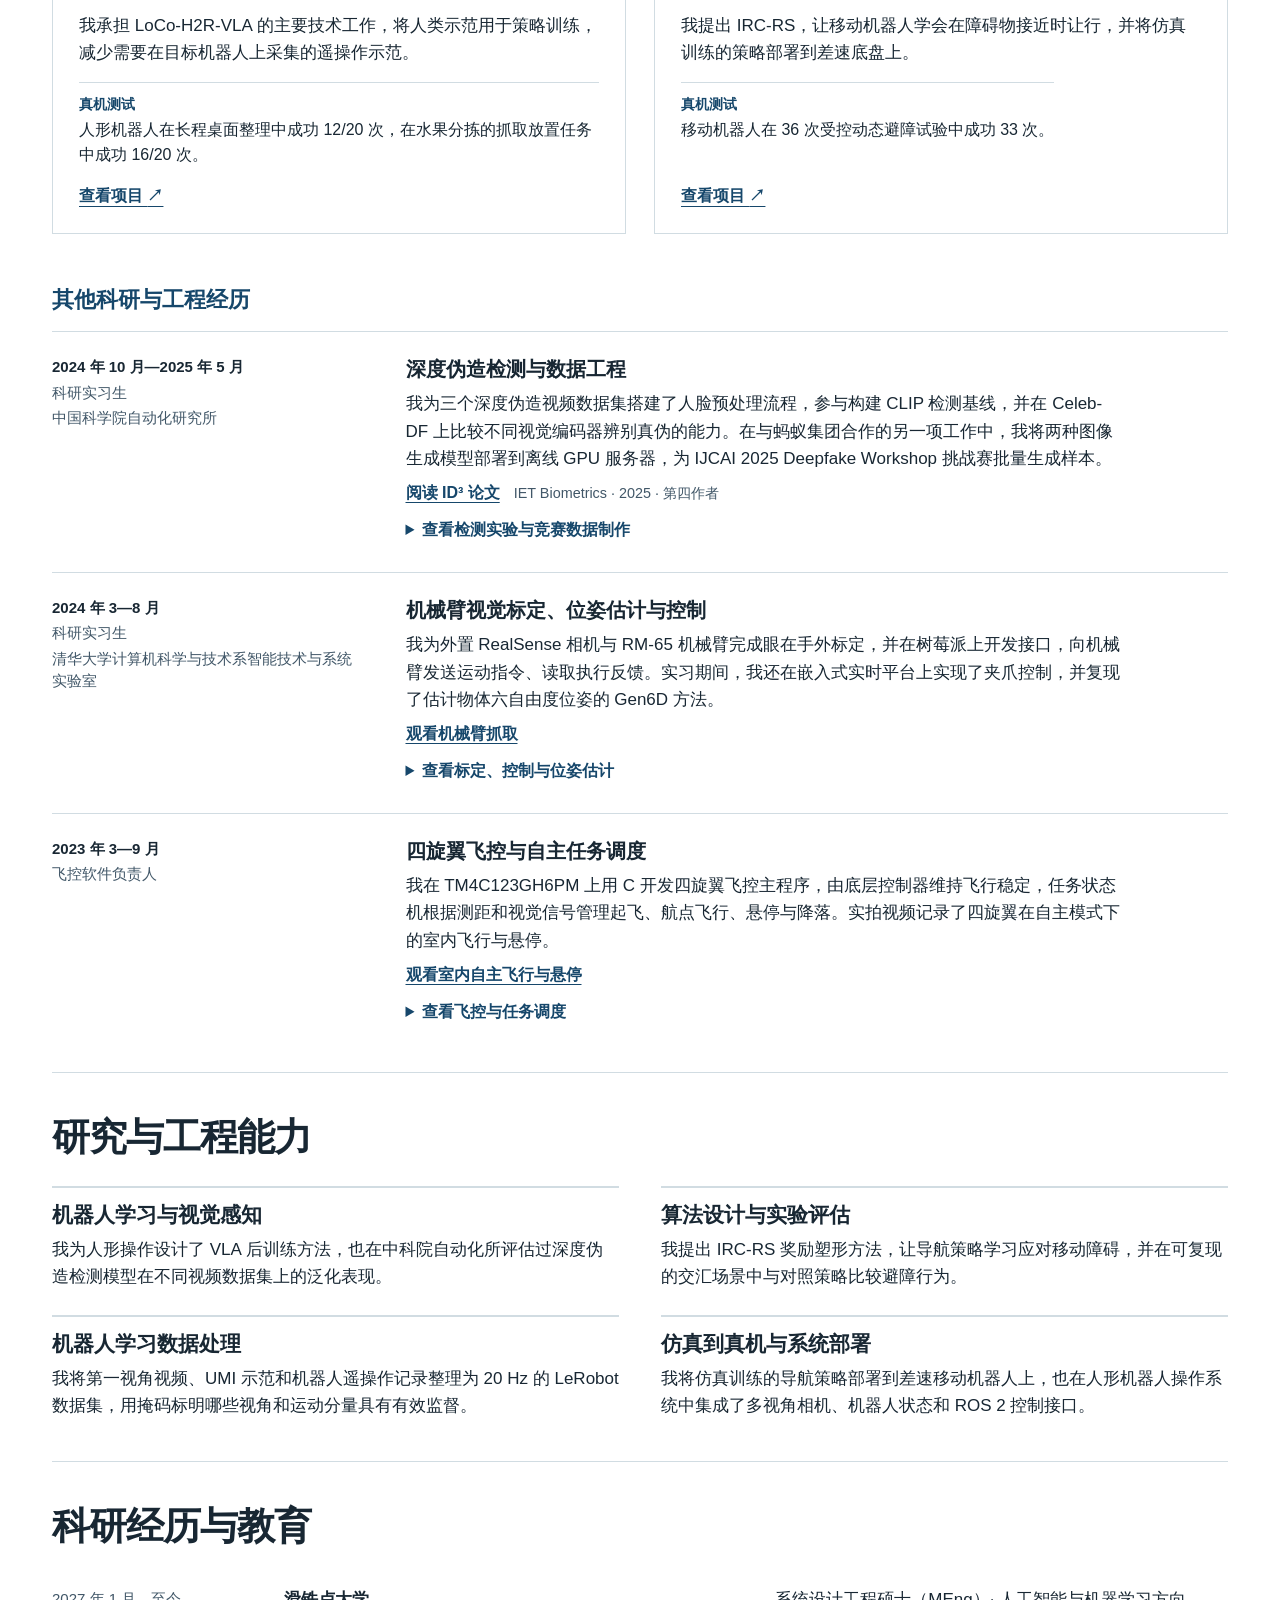
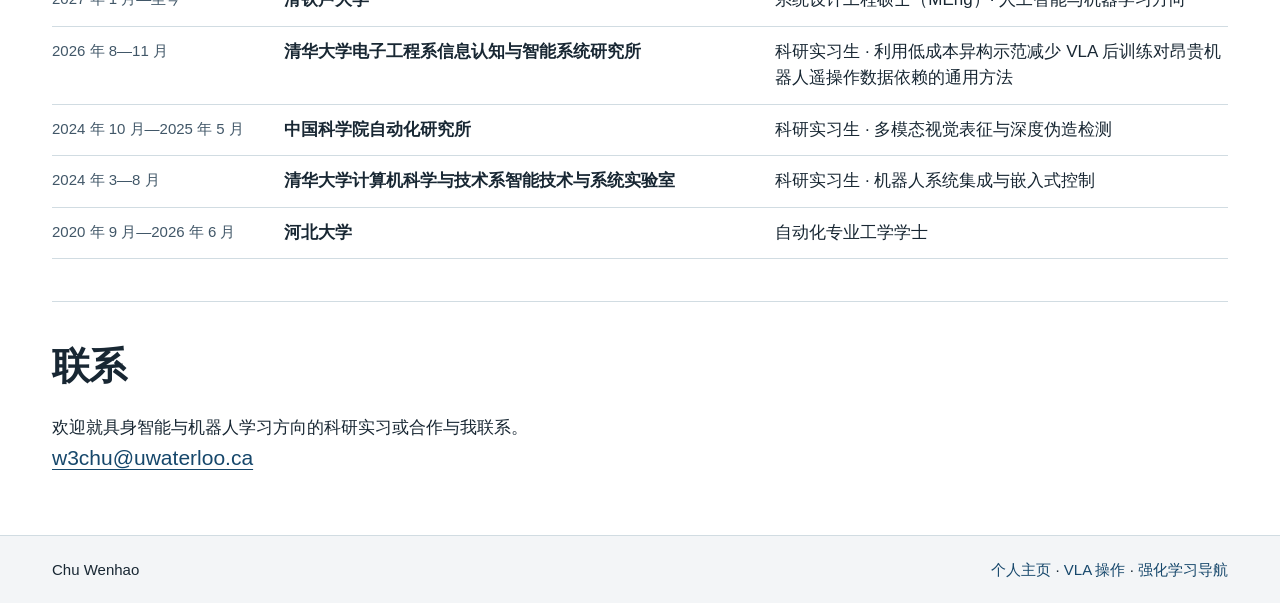
==== commit bad78f86: "Expand three research and engineering experiences on both homepages" ====
--- a/site/zh/index.html
+++ b/site/zh/index.html
@@ -1 +1 @@
-<!doctype html><html lang="zh-CN"><head><meta charset="utf-8"><meta name="viewport" content="width=device-width,initial-scale=1"><title>探索让具身智能与机器人落地生产力 | Chu Wenhao</title><link rel="alternate" hreflang="en" href="../index.html"><link rel="alternate" hreflang="zh-CN" href="index.html"><link rel="stylesheet" href="../assets/base.css"><link rel="stylesheet" href="../assets/portfolio.css"><link rel="stylesheet" href="../assets/gallery.css"><script defer src="../assets/gallery.js"></script><script defer src="../assets/portfolio.js"></script></head><body class="page-home"><a class="skip" href="#main">跳至正文</a><header class="masthead"><div class="wrap"><a class="brand" href="index.html"><span class="brand-name">Chu Wenhao</span><span class="brand-wordmark">具身智能研究与实践</span></a><div class="masthead-right"><p class="masthead-vision">探索让具身智能与机器人落地生产力</p><nav class="navrow" aria-label="主导航"><a class="navhome" href="index.html#projects">研究项目</a><a class="navcontact" href="index.html#contact">联系</a><span class="language"><a lang="en" data-lang="en" href="../index.html">English</a><span aria-hidden="true">|</span><a lang="zh-CN" data-lang="zh" aria-current="page" href="index.html">简体中文</a></span></nav></div></div></header><main class="wrap" id="main" tabindex="-1"><section class="hero" id="profile"><div><p class="kicker">个人科研作品集</p><h1>Chu Wenhao</h1><p class="identity">让机器人从真实交互中学习</p><p class="bio">在人形机器人上，我用人类操作示范训练策略。在移动机器人上，我设计了动态避障奖励函数，并在真机上检验了仿真训练的导航策略。</p><p class="status">滑铁卢大学 · 系统设计工程硕士，人工智能与机器学习方向</p><div class="actions"><a class="button" href="#projects">浏览研究项目</a><a href="#contact">联系</a></div></div><div class="research-gallery" data-gallery data-selected-scene="vla" data-orientation="landscape" aria-label="机器人实践"><span class="gallery-anchor" id="clip-vla" aria-hidden="true"></span><span class="gallery-anchor" id="clip-static_navigation" aria-hidden="true"></span><span class="gallery-anchor" id="clip-rl" aria-hidden="true"></span><span class="gallery-anchor" id="clip-grasp" aria-hidden="true"></span><span class="gallery-anchor" id="clip-drone" aria-hidden="true"></span><div class="gallery-stage" id="home-gallery-stage" tabindex="-1"><div class="gallery-screen"><video id="home-gallery-video" controls muted playsinline preload="none" poster="../assets/posters/DEMO-DESK.jpg" aria-label="长程多步桌面整理"><source src="../assets/gallery/manipulation.mp4" type="video/mp4"></video><img class="gallery-poster" src="../assets/posters/DEMO-DESK.jpg" alt="人形机器人通过连续多步抓取与放置，重新整理桌面物品。" hidden></div><div class="gallery-detail"><p class="gallery-eyebrow">人形机器人操作</p><h3 class="gallery-title">长程多步桌面整理</h3><p class="gallery-scene">人形机器人通过连续多步抓取与放置，重新整理桌面物品。</p><a class="gallery-project" href="projects/heterogeneous-vla/index.html#demos">观看完整演示（1 分 54 秒）→</a></div></div><div class="gallery-rail"><div class="scene-choices" aria-label="选择录像"><a class="scene-choice" id="home-gallery-choice-vla" data-key="vla" data-scene="vla" data-description="人形机器人通过连续多步抓取与放置，重新整理桌面物品。" data-title="长程多步桌面整理" data-eyebrow="人形机器人操作" data-action="观看完整演示（1 分 54 秒）→" data-clip="../assets/gallery/manipulation.mp4" data-poster="../assets/posters/DEMO-DESK.jpg" data-orientation="landscape" data-href="projects/heterogeneous-vla/index.html#demos" href="../assets/gallery/manipulation.mp4" data-active="true"><span class="scene-number" aria-hidden="true">01</span><span class="scene-label">长程桌面整理</span></a><a class="scene-choice" id="home-gallery-choice-static_navigation" data-key="static_navigation" data-scene="static_navigation" data-description="移动机器人绕过静态障碍物。" data-title="静态障碍导航" data-eyebrow="机器人实践" data-action="查看项目" data-clip="../assets/gallery/static-navigation.mp4" data-poster="../assets/gallery/static-navigation.jpg" data-orientation="landscape" data-href="projects/rl-navigation/index.html" href="../assets/gallery/static-navigation.mp4"><span class="scene-number" aria-hidden="true">02</span><span class="scene-label">静态障碍导航</span></a><a class="scene-choice" id="home-gallery-choice-rl" data-key="rl" data-scene="rl" data-description="移动机器人应对移动障碍物。" data-title="动态障碍导航" data-eyebrow="机器人实践" data-action="查看项目" data-clip="../assets/gallery/navigation.mp4" data-poster="../assets/navigation/robot-run.jpg" data-orientation="landscape" data-href="projects/rl-navigation/index.html" href="../assets/gallery/navigation.mp4"><span class="scene-number" aria-hidden="true">03</span><span class="scene-label">动态障碍导航</span></a><a class="scene-choice" id="home-gallery-choice-grasp" data-key="grasp" data-scene="grasp" data-description="机器人夹爪夹持并移动物体。" data-title="机械臂抓取" data-eyebrow="机器人实践" data-action="查看项目" data-clip="../assets/gallery/grasp.mp4" data-poster="../assets/gallery/grasp.jpg" data-orientation="portrait" data-href="#work-arm" href="../assets/gallery/grasp.mp4"><span class="scene-number" aria-hidden="true">04</span><span class="scene-label">机械臂抓取</span></a><a class="scene-choice" id="home-gallery-choice-drone" data-key="drone" data-scene="drone" data-description="四旋翼在自主模式下完成室内飞行与悬停。" data-title="无人机巡检" data-eyebrow="机器人实践" data-action="查看项目" data-clip="../assets/gallery/drone.mp4" data-poster="../assets/gallery/drone.jpg" data-orientation="portrait" data-href="#work-flight" href="../assets/gallery/drone.mp4"><span class="scene-number" aria-hidden="true">05</span><span class="scene-label">无人机巡检</span></a></div><div class="gallery-playback"><span class="gallery-position" aria-live="off"><span data-gallery-index>1</span> / 5</span><button class="scene-toggle" type="button" hidden data-play="播放画廊" data-pause="暂停画廊" data-play-clip="播放片段" data-pause-clip="暂停片段"><span class="scene-toggle-icon" aria-hidden="true">▶</span><span class="scene-toggle-label">播放画廊</span></button></div></div><p class="gallery-status" role="status" aria-live="polite" data-unavailable="本段录像暂时无法播放。"></p><noscript><p class="gallery-nojs">点击录像标题可单独打开该段视频。</p></noscript></div></section><section id="interests" class="home-section"><h2>研究兴趣</h2><div class="interests"><article><h3>机器人学习</h3><p>机器人能否先从示范中学会一种技能，再通过交互继续改进？我关注视觉–语言–动作模型（VLA）与强化学习如何共同解决这个问题。</p></article><article><h3>物理世界模型</h3><p>如果机器人换一个动作，眼前的物体和环境会怎样变化？我希望用世界模型和因果预测来回答这个问题。</p></article><article><h3>真实世界交互</h3><p>我关注能在行动中修正计划的智能体系统（Agentic Systems）。当抓取落空或路线受阻时，机器人如何根据新的观察决定下一步？</p></article></div></section><section id="projects" class="home-section"><h2>研究项目与实践</h2><h3 class="project-group-heading">精选研究项目</h3><div class="projects"><article class="project-card"><figure class="recording" data-media="DEMO-DESK" data-source="../assets/videos/DEMO-DESK.mp4"><noscript><a href="../assets/videos/DEMO-DESK.mp4">播放视频</a></noscript><div class="frame"><img class="photo" src="../assets/posters/DEMO-DESK.jpg" width="1600" height="710" alt="人形机器人在桌面整理任务中操作书本" loading="lazy"><button type="button" hidden aria-label="播放视频 · 人形机器人整理桌面"><span aria-hidden="true">▶</span>播放视频</button></div></figure><div class="project-body"><p class="kicker">清华大学 · 科研实习生</p><h4 class="project-card-title">用人类示范训练人形机器人操作物体</h4><p>我承担 LoCo-H2R-VLA 的主要技术工作，将人类示范用于策略训练，减少需要在目标机器人上采集的遥操作示范。</p><p class="card-finding"><strong>真机测试</strong>人形机器人在长程桌面整理中成功 12/20 次，在水果分拣的抓取放置任务中成功 16/20 次。</p><a class="project-link" href="projects/heterogeneous-vla/index.html">查看项目 <span aria-hidden="true">↗</span></a></div></article><article class="project-card"><figure class="recording" data-media="RL-REAL" data-source="../assets/videos/RL-REAL.mp4"><noscript><a href="../assets/videos/RL-REAL.mp4">播放视频</a></noscript><div class="frame"><img class="photo" src="../assets/navigation/robot-run.jpg" alt="移动机器人在行进中避让动态障碍物" loading="lazy"><button type="button" hidden aria-label="播放视频 · 移动机器人在行进中避让动态障碍物"><span aria-hidden="true">▶</span>播放视频</button></div></figure><div class="project-body"><p class="kicker">本科毕设 · 独立研究</p><h4 class="project-card-title">让移动机器人学会避让动态障碍物</h4><p>我提出 IRC-RS，让移动机器人学会在障碍物接近时让行，并将仿真训练的策略部署到差速底盘上。</p><p class="card-finding"><strong>真机测试</strong>移动机器人在 36 次受控动态避障试验中成功 33 次。</p><a class="project-link" href="projects/rl-navigation/index.html">查看项目 <span aria-hidden="true">↗</span></a></div></article></div><section id="additional-work" aria-labelledby="additional-work-title"><h3 class="project-group-heading" id="additional-work-title">其他科研与工程经历</h3><article class="work-entry" data-work-entry id="work-deepfake" aria-labelledby="work-deepfake-title"><div class="work-meta"><p class="work-date">2024 年 10 月—2025 年 5 月</p><p>科研实习生</p><p>中国科学院自动化研究所</p></div><div class="work-body"><h4 id="work-deepfake-title">深度伪造检测与数据工程</h4><p>我处理了三个视频数据集的人脸样本，参与搭建基于 CLIP 的检测基线。在与蚂蚁集团合作的数据集项目中，我为 IJCAI 2025 Deepfake Workshop 挑战赛生成了合成图像。</p><div class="work-action"><a href="https://doi.org/10.1049/bme2/3764746">阅读 ID³ 论文</a><span class="work-citation">IET Biometrics · 2025 · 第四作者</span></div><details id="work-deepfake-details"><summary aria-label="工作细节 · 深度伪造检测与数据工程">工作细节</summary><div class="work-notes"><dl><div><dt>检测实验</dt><dd>我对齐 Celeb-DF、DFDC 和 DeeperForensics 中的人脸，保留每个样本与原视频的对应关系，并在 Celeb-DF 上比较不同视觉骨干网络的检测表现。</dd></div><div><dt>与蚂蚁集团合作构建数据集</dt><dd>我部署了 RDDM 和 StyleGAN-XL，编写多 GPU 批量推理脚本，为挑战赛生成图像，并按统一规则整理样本。</dd></div></dl><a href="https://deepfake-workshop-ijcai2025.github.io/main/organizers.html">查看工作坊致谢</a></div></details></div></article><article class="work-entry" data-work-entry id="work-arm" aria-labelledby="work-arm-title"><div class="work-meta"><p class="work-date">2024 年 3—8 月</p><p>科研实习生</p><p>清华大学计算机科学与技术系智能技术与系统实验室</p></div><div class="work-body"><h4 id="work-arm-title">机械臂标定与嵌入式控制</h4><p>我利用机械臂末端的标记完成外置相机标定，并为 RM-65 机械臂开发了关节运动、直线运动和指令反馈接口。</p><div class="work-action"><a data-gallery-target="grasp" href="../assets/gallery/grasp.mp4">观看机械臂抓取</a></div><details id="work-arm-details"><summary aria-label="工作细节 · 机械臂标定与嵌入式控制">工作细节</summary><div class="work-notes"><dl><div><dt>视觉标定与运动接口</dt><dd>我将 RealSense D435i 拍到的 ArUco 标记与对应的末端位姿配对，完成眼在手外标定，并在树莓派上封装 MoveJ、MoveL 指令，解析控制器反馈。</dd></div><div><dt>嵌入式夹爪控制</dt><dd>在运行 ReWorks 的龙芯 2K1000 平台上，我用 C 实现串口通信和 GPIO 控制，通过串口向夹爪发送动作指令。</dd></div></dl></div></details></div></article><article class="work-entry" data-work-entry id="work-flight" aria-labelledby="work-flight-title"><div class="work-meta"><p class="work-date">2023 年 3—9 月</p><p>工程项目</p></div><div class="work-body"><h4 id="work-flight-title">飞行机器人多模式任务控制</h4><p>我为以 TM4C123GH6PM 为主控的四旋翼设计了任务状态机，将传感器读数和 OpenMV 视觉信号用于起飞、悬停与降落等状态的切换。</p><div class="work-action"><a data-gallery-target="drone" href="../assets/gallery/drone.mp4">观看室内自主飞行</a></div><details id="work-flight-details"><summary aria-label="工作细节 · 飞行机器人多模式任务控制">工作细节</summary><div class="work-notes"><dl><div><dt>飞行姿态控制</dt><dd>我用互补滤波估计四旋翼姿态，再通过 PID 反馈稳定飞行。</dd></div><div><dt>任务与模式切换</dt><dd>我编写了飞行任务的状态切换逻辑，并实现手动与自主模式切换。实拍记录了四旋翼在自主模式下的室内飞行与悬停。</dd></div></dl></div></details></div></article></section></section><section id="capabilities" class="home-section"><h2>研究与工程能力</h2><div class="cap-grid"><article><h3>机器人学习与视觉感知</h3><p>我为人形操作设计了 VLA 后训练方法，也在中科院自动化所评估过深度伪造检测模型在不同视频数据集上的泛化表现。</p></article><article><h3>算法设计与实验评估</h3><p>我提出 IRC-RS 奖励塑形方法，让导航策略学习应对移动障碍，并在可复现的交汇场景中与对照策略比较避障行为。</p></article><article><h3>机器人学习数据处理</h3><p>我将第一视角视频、UMI 示范和机器人遥操作记录整理为 20 Hz 的 LeRobot 数据集，用掩码标明哪些视角和运动分量具有有效监督。</p></article><article><h3>仿真到真机与系统部署</h3><p>我将仿真训练的导航策略部署到差速移动机器人上，也在人形机器人操作系统中集成了多视角相机、机器人状态和 ROS 2 控制接口。</p></article></div></section><section id="experience" class="home-section"><h2>科研经历与教育</h2><ul class="timeline"><li><span class="date">2027 年 1 月—至今</span><span class="org">滑铁卢大学</span><span>系统设计工程硕士（MEng）· 人工智能与机器学习方向</span></li><li><span class="date">2026 年 8—11 月</span><span class="org">清华大学电子工程系信息认知与智能系统研究所</span><span>科研实习生 · 利用低成本异构示范减少 VLA 后训练对昂贵机器人遥操作数据依赖的通用方法</span></li><li><span class="date">2024 年 10 月—2025 年 5 月</span><span class="org">中国科学院自动化研究所</span><span>科研实习生 · 多模态视觉表征与深度伪造检测</span></li><li><span class="date">2024 年 3—8 月</span><span class="org">清华大学计算机科学与技术系智能技术与系统实验室</span><span>科研实习生 · 机器人系统集成与嵌入式控制</span></li><li><span class="date">2020 年 9 月—2026 年 6 月</span><span class="org">河北大学</span><span>自动化专业工学学士</span></li></ul></section><section id="contact" class="home-section"><h2>联系</h2><div class="contact-grid"><div><p>欢迎就具身智能与机器人学习方向的科研实习或合作与我联系。</p><a class="email" href="mailto:w3chu@uwaterloo.ca">w3chu@uwaterloo.ca</a> </div></div></section></main><footer><div class="wrap"><span>Chu Wenhao</span><nav aria-label="页脚导航"><a href="index.html">个人主页</a> · <a href="projects/heterogeneous-vla/index.html">VLA 操作</a> · <a href="projects/rl-navigation/index.html">强化学习导航</a></nav></div></footer></body></html>+<!doctype html><html lang="zh-CN"><head><meta charset="utf-8"><meta name="viewport" content="width=device-width,initial-scale=1"><title>探索让具身智能与机器人落地生产力 | Chu Wenhao</title><link rel="alternate" hreflang="en" href="../index.html"><link rel="alternate" hreflang="zh-CN" href="index.html"><link rel="stylesheet" href="../assets/base.css"><link rel="stylesheet" href="../assets/portfolio.css"><link rel="stylesheet" href="../assets/gallery.css"><script defer src="../assets/gallery.js"></script><script defer src="../assets/portfolio.js"></script></head><body class="page-home"><a class="skip" href="#main">跳至正文</a><header class="masthead"><div class="wrap"><a class="brand" href="index.html"><span class="brand-name">Chu Wenhao</span><span class="brand-wordmark">具身智能研究与实践</span></a><div class="masthead-right"><p class="masthead-vision">探索让具身智能与机器人落地生产力</p><nav class="navrow" aria-label="主导航"><a class="navhome" href="index.html#projects">研究项目</a><a class="navcontact" href="index.html#contact">联系</a><span class="language"><a lang="en" data-lang="en" href="../index.html">English</a><span aria-hidden="true">|</span><a lang="zh-CN" data-lang="zh" aria-current="page" href="index.html">简体中文</a></span></nav></div></div></header><main class="wrap" id="main" tabindex="-1"><section class="hero" id="profile"><div><p class="kicker">个人科研作品集</p><h1>Chu Wenhao</h1><p class="identity">让机器人从真实交互中学习</p><p class="bio">在人形机器人上，我用人类操作示范训练策略。在移动机器人上，我设计了动态避障奖励函数，并在真机上检验了仿真训练的导航策略。</p><p class="status">滑铁卢大学 · 系统设计工程硕士，人工智能与机器学习方向</p><div class="actions"><a class="button" href="#projects">浏览研究项目</a><a href="#contact">联系</a></div></div><div class="research-gallery" data-gallery data-selected-scene="vla" data-orientation="landscape" aria-label="机器人实践"><span class="gallery-anchor" id="clip-vla" aria-hidden="true"></span><span class="gallery-anchor" id="clip-static_navigation" aria-hidden="true"></span><span class="gallery-anchor" id="clip-rl" aria-hidden="true"></span><span class="gallery-anchor" id="clip-grasp" aria-hidden="true"></span><span class="gallery-anchor" id="clip-drone" aria-hidden="true"></span><div class="gallery-stage" id="home-gallery-stage" tabindex="-1"><div class="gallery-screen"><video id="home-gallery-video" controls muted playsinline preload="none" poster="../assets/posters/DEMO-DESK.jpg" aria-label="长程多步桌面整理"><source src="../assets/gallery/manipulation.mp4" type="video/mp4"></video><img class="gallery-poster" src="../assets/posters/DEMO-DESK.jpg" alt="人形机器人通过连续多步抓取与放置，重新整理桌面物品。" hidden></div><div class="gallery-detail"><p class="gallery-eyebrow">人形机器人操作</p><h3 class="gallery-title">长程多步桌面整理</h3><p class="gallery-scene">人形机器人通过连续多步抓取与放置，重新整理桌面物品。</p><a class="gallery-project" href="projects/heterogeneous-vla/index.html#demos">观看完整演示（1 分 54 秒）→</a></div></div><div class="gallery-rail"><div class="scene-choices" aria-label="选择录像"><a class="scene-choice" id="home-gallery-choice-vla" data-key="vla" data-scene="vla" data-description="人形机器人通过连续多步抓取与放置，重新整理桌面物品。" data-title="长程多步桌面整理" data-eyebrow="人形机器人操作" data-action="观看完整演示（1 分 54 秒）→" data-clip="../assets/gallery/manipulation.mp4" data-poster="../assets/posters/DEMO-DESK.jpg" data-orientation="landscape" data-href="projects/heterogeneous-vla/index.html#demos" href="../assets/gallery/manipulation.mp4" data-active="true"><span class="scene-number" aria-hidden="true">01</span><span class="scene-label">长程桌面整理</span></a><a class="scene-choice" id="home-gallery-choice-static_navigation" data-key="static_navigation" data-scene="static_navigation" data-description="移动机器人绕过静态障碍物。" data-title="静态障碍导航" data-eyebrow="机器人实践" data-action="查看项目" data-clip="../assets/gallery/static-navigation.mp4" data-poster="../assets/gallery/static-navigation.jpg" data-orientation="landscape" data-href="projects/rl-navigation/index.html" href="../assets/gallery/static-navigation.mp4"><span class="scene-number" aria-hidden="true">02</span><span class="scene-label">静态障碍导航</span></a><a class="scene-choice" id="home-gallery-choice-rl" data-key="rl" data-scene="rl" data-description="移动机器人应对移动障碍物。" data-title="动态障碍导航" data-eyebrow="机器人实践" data-action="查看项目" data-clip="../assets/gallery/navigation.mp4" data-poster="../assets/navigation/robot-run.jpg" data-orientation="landscape" data-href="projects/rl-navigation/index.html" href="../assets/gallery/navigation.mp4"><span class="scene-number" aria-hidden="true">03</span><span class="scene-label">动态障碍导航</span></a><a class="scene-choice" id="home-gallery-choice-grasp" data-key="grasp" data-scene="grasp" data-description="机器人夹爪夹持并移动物体。" data-title="机械臂抓取" data-eyebrow="机器人实践" data-action="查看项目" data-clip="../assets/gallery/grasp.mp4" data-poster="../assets/gallery/grasp.jpg" data-orientation="portrait" data-href="#work-arm" href="../assets/gallery/grasp.mp4"><span class="scene-number" aria-hidden="true">04</span><span class="scene-label">机械臂抓取</span></a><a class="scene-choice" id="home-gallery-choice-drone" data-key="drone" data-scene="drone" data-description="四旋翼在自主模式下完成室内飞行与悬停。" data-title="无人机巡检" data-eyebrow="机器人实践" data-action="查看项目" data-clip="../assets/gallery/drone.mp4" data-poster="../assets/gallery/drone.jpg" data-orientation="portrait" data-href="#work-flight" href="../assets/gallery/drone.mp4"><span class="scene-number" aria-hidden="true">05</span><span class="scene-label">无人机巡检</span></a></div><div class="gallery-playback"><span class="gallery-position" aria-live="off"><span data-gallery-index>1</span> / 5</span><button class="scene-toggle" type="button" hidden data-play="播放画廊" data-pause="暂停画廊" data-play-clip="播放片段" data-pause-clip="暂停片段"><span class="scene-toggle-icon" aria-hidden="true">▶</span><span class="scene-toggle-label">播放画廊</span></button></div></div><p class="gallery-status" role="status" aria-live="polite" data-unavailable="本段录像暂时无法播放。"></p><noscript><p class="gallery-nojs">点击录像标题可单独打开该段视频。</p></noscript></div></section><section id="interests" class="home-section"><h2>研究兴趣</h2><div class="interests"><article><h3>机器人学习</h3><p>机器人能否先从示范中学会一种技能，再通过交互继续改进？我关注视觉–语言–动作模型（VLA）与强化学习如何共同解决这个问题。</p></article><article><h3>物理世界模型</h3><p>如果机器人换一个动作，眼前的物体和环境会怎样变化？我希望用世界模型和因果预测来回答这个问题。</p></article><article><h3>真实世界交互</h3><p>我关注能在行动中修正计划的智能体系统（Agentic Systems）。当抓取落空或路线受阻时，机器人如何根据新的观察决定下一步？</p></article></div></section><section id="projects" class="home-section"><h2>研究项目与实践</h2><h3 class="project-group-heading">精选研究项目</h3><div class="projects"><article class="project-card"><figure class="recording" data-media="DEMO-DESK" data-source="../assets/videos/DEMO-DESK.mp4"><noscript><a href="../assets/videos/DEMO-DESK.mp4">播放视频</a></noscript><div class="frame"><img class="photo" src="../assets/posters/DEMO-DESK.jpg" width="1600" height="710" alt="人形机器人在桌面整理任务中操作书本" loading="lazy"><button type="button" hidden aria-label="播放视频 · 人形机器人整理桌面"><span aria-hidden="true">▶</span>播放视频</button></div></figure><div class="project-body"><p class="kicker">清华大学 · 科研实习生</p><h4 class="project-card-title">用人类示范训练人形机器人操作物体</h4><p>我承担 LoCo-H2R-VLA 的主要技术工作，将人类示范用于策略训练，减少需要在目标机器人上采集的遥操作示范。</p><p class="card-finding"><strong>真机测试</strong>人形机器人在长程桌面整理中成功 12/20 次，在水果分拣的抓取放置任务中成功 16/20 次。</p><a class="project-link" href="projects/heterogeneous-vla/index.html">查看项目 <span aria-hidden="true">↗</span></a></div></article><article class="project-card"><figure class="recording" data-media="RL-REAL" data-source="../assets/videos/RL-REAL.mp4"><noscript><a href="../assets/videos/RL-REAL.mp4">播放视频</a></noscript><div class="frame"><img class="photo" src="../assets/navigation/robot-run.jpg" alt="移动机器人在行进中避让动态障碍物" loading="lazy"><button type="button" hidden aria-label="播放视频 · 移动机器人在行进中避让动态障碍物"><span aria-hidden="true">▶</span>播放视频</button></div></figure><div class="project-body"><p class="kicker">本科毕设 · 独立研究</p><h4 class="project-card-title">让移动机器人学会避让动态障碍物</h4><p>我提出 IRC-RS，让移动机器人学会在障碍物接近时让行，并将仿真训练的策略部署到差速底盘上。</p><p class="card-finding"><strong>真机测试</strong>移动机器人在 36 次受控动态避障试验中成功 33 次。</p><a class="project-link" href="projects/rl-navigation/index.html">查看项目 <span aria-hidden="true">↗</span></a></div></article></div><section id="additional-work" aria-labelledby="additional-work-title"><h3 class="project-group-heading" id="additional-work-title">其他科研与工程经历</h3><article class="work-entry" data-work-entry id="work-deepfake" aria-labelledby="work-deepfake-title"><div class="work-meta"><p class="work-date">2024 年 10 月—2025 年 5 月</p><p>科研实习生</p><p>中国科学院自动化研究所</p></div><div class="work-body"><h4 id="work-deepfake-title">深度伪造检测与数据工程</h4><p>我为三个深度伪造视频数据集搭建了人脸预处理流程，参与构建 CLIP 检测基线，并在 Celeb-DF 上比较不同视觉编码器辨别真伪的能力。在与蚂蚁集团合作的另一项工作中，我将两种图像生成模型部署到离线 GPU 服务器，为 IJCAI 2025 Deepfake Workshop 挑战赛批量生成样本。</p><div class="work-action"><a href="https://doi.org/10.1049/bme2/3764746">阅读 ID³ 论文</a><span class="work-citation">IET Biometrics · 2025 · 第四作者</span></div><details id="work-deepfake-details"><summary aria-label="查看检测实验与竞赛数据制作 · 深度伪造检测与数据工程">查看检测实验与竞赛数据制作</summary><div class="work-notes"><dl><div><dt>在人脸裁剪中保留伪造线索</dt><dd>我从 Celeb-DF、DFDC 和 DeeperForensics 中抽帧，依据 MTCNN 检出的关键点对齐人脸，对难以定位的样本再用 dlib 的 68 个关键点校正。裁剪框向人脸边缘外扩，避免截掉潜在的篡改痕迹。每张样本都可以追溯到原视频。</dd></div><div><dt>比较 CLIP 检测基线</dt><dd>我在 Celeb-DF 测试集上用 AUC 和准确率比较 ViT-B/16、ViT-L/14 等视觉骨干的检测表现。另外，我将连续 3、5 或 7 帧人脸图像组合成输入，考察选取的帧数对检测结果的影响。</dd></div><div><dt>与蚂蚁集团合作制作挑战赛数据</dt><dd>我在无外网的服务器上部署 RDDM 和 StyleGAN-XL，解决依赖冲突和推理输出路径问题，再编写多 GPU 批量推理脚本生成图像，按统一命名规则整理样本并交付。</dd></div></dl><a href="https://deepfake-workshop-ijcai2025.github.io/main/organizers.html">查看工作坊致谢</a></div></details></div></article><article class="work-entry" data-work-entry id="work-arm" aria-labelledby="work-arm-title"><div class="work-meta"><p class="work-date">2024 年 3—8 月</p><p>科研实习生</p><p>清华大学计算机科学与技术系智能技术与系统实验室</p></div><div class="work-body"><h4 id="work-arm-title">机械臂视觉标定、位姿估计与控制</h4><p>我为外置 RealSense 相机与 RM-65 机械臂完成眼在手外标定，并在树莓派上开发接口，向机械臂发送运动指令、读取执行反馈。实习期间，我还在嵌入式实时平台上实现了夹爪控制，并复现了估计物体六自由度位姿的 Gen6D 方法。</p><div class="work-action"><a data-gallery-target="grasp" href="../assets/gallery/grasp.mp4">观看机械臂抓取</a></div><details id="work-arm-details"><summary aria-label="查看标定、控制与位姿估计 · 机械臂视觉标定、位姿估计与控制">查看标定、控制与位姿估计</summary><div class="work-notes"><dl><div><dt>把相机观测与机械臂坐标对应起来</dt><dd>我把 ArUco 标记装在机械臂末端，让机械臂移动到多个姿态。每到一个姿态，就把固定的 RealSense D435i 拍到的标记与控制器返回的末端位姿配对，再用这些观测在 ROS Noetic 中求出相机与机械臂基座之间的坐标变换。</dd></div><div><dt>机械臂运动接口与夹爪控制</dt><dd>在树莓派上，我通过 JSON/TCP 下发关节空间运动指令 MoveJ 和末端直线运动指令 MoveL，并解析控制器的返回状态。在运行 ReWorks 的龙芯 2K1000 上，我用 C 开发串口和 GPIO 驱动，通过串口控制夹爪动作。</dd></div><div><dt>复现 Gen6D 物体位姿估计</dt><dd>我搭建了 Gen6D 的 PyTorch 数据处理与推理流程，验证它在没有目标物体三维模型时对多种物体位置和朝向的估计。同时，我使用 Open3D 和 PCL 将 RGB-D 观测转换为点云。</dd></div></dl></div></details></div></article><article class="work-entry" data-work-entry id="work-flight" aria-labelledby="work-flight-title"><div class="work-meta"><p class="work-date">2023 年 3—9 月</p><p>飞控软件负责人</p></div><div class="work-body"><h4 id="work-flight-title">四旋翼飞控与自主任务调度</h4><p>我在 TM4C123GH6PM 上用 C 开发四旋翼飞控主程序，由底层控制器维持飞行稳定，任务状态机根据测距和视觉信号管理起飞、航点飞行、悬停与降落。实拍视频记录了四旋翼在自主模式下的室内飞行与悬停。</p><div class="work-action"><a data-gallery-target="drone" href="../assets/gallery/drone.mp4">观看室内自主飞行与悬停</a></div><details id="work-flight-details"><summary aria-label="查看飞控与任务调度 · 四旋翼飞控与自主任务调度">查看飞控与任务调度</summary><div class="work-notes"><dl><div><dt>姿态估计与稳定控制</dt><dd>我用互补滤波处理惯性传感器的读数，估计机身姿态。姿态控制器通过 PID 反馈修正实际姿态与目标姿态之间的偏差，高度控制则使用测距反馈。</dd></div><div><dt>从视觉输入到任务切换</dt><dd>OpenMV 通过串口将识别结果发给主控。我编写状态切换逻辑，让主控结合当前飞行阶段解释传感器输入，判断何时维持当前状态、何时进入下一个子任务。</dd></div><div><dt>真机运行与调试</dt><dd>我实现了手动与自主模式切换，并通过串口将主控接入地面站。调试时可以从地面站下发指令、读回当前状态，检查飞行器何时切换模式或进入下一阶段。</dd></div></dl></div></details></div></article></section></section><section id="capabilities" class="home-section"><h2>研究与工程能力</h2><div class="cap-grid"><article><h3>机器人学习与视觉感知</h3><p>我为人形操作设计了 VLA 后训练方法，也在中科院自动化所评估过深度伪造检测模型在不同视频数据集上的泛化表现。</p></article><article><h3>算法设计与实验评估</h3><p>我提出 IRC-RS 奖励塑形方法，让导航策略学习应对移动障碍，并在可复现的交汇场景中与对照策略比较避障行为。</p></article><article><h3>机器人学习数据处理</h3><p>我将第一视角视频、UMI 示范和机器人遥操作记录整理为 20 Hz 的 LeRobot 数据集，用掩码标明哪些视角和运动分量具有有效监督。</p></article><article><h3>仿真到真机与系统部署</h3><p>我将仿真训练的导航策略部署到差速移动机器人上，也在人形机器人操作系统中集成了多视角相机、机器人状态和 ROS 2 控制接口。</p></article></div></section><section id="experience" class="home-section"><h2>科研经历与教育</h2><ul class="timeline"><li><span class="date">2027 年 1 月—至今</span><span class="org">滑铁卢大学</span><span>系统设计工程硕士（MEng）· 人工智能与机器学习方向</span></li><li><span class="date">2026 年 8—11 月</span><span class="org">清华大学电子工程系信息认知与智能系统研究所</span><span>科研实习生 · 利用低成本异构示范减少 VLA 后训练对昂贵机器人遥操作数据依赖的通用方法</span></li><li><span class="date">2024 年 10 月—2025 年 5 月</span><span class="org">中国科学院自动化研究所</span><span>科研实习生 · 多模态视觉表征与深度伪造检测</span></li><li><span class="date">2024 年 3—8 月</span><span class="org">清华大学计算机科学与技术系智能技术与系统实验室</span><span>科研实习生 · 机器人系统集成与嵌入式控制</span></li><li><span class="date">2020 年 9 月—2026 年 6 月</span><span class="org">河北大学</span><span>自动化专业工学学士</span></li></ul></section><section id="contact" class="home-section"><h2>联系</h2><div class="contact-grid"><div><p>欢迎就具身智能与机器人学习方向的科研实习或合作与我联系。</p><a class="email" href="mailto:w3chu@uwaterloo.ca">w3chu@uwaterloo.ca</a> </div></div></section></main><footer><div class="wrap"><span>Chu Wenhao</span><nav aria-label="页脚导航"><a href="index.html">个人主页</a> · <a href="projects/heterogeneous-vla/index.html">VLA 操作</a> · <a href="projects/rl-navigation/index.html">强化学习导航</a></nav></div></footer></body></html>
